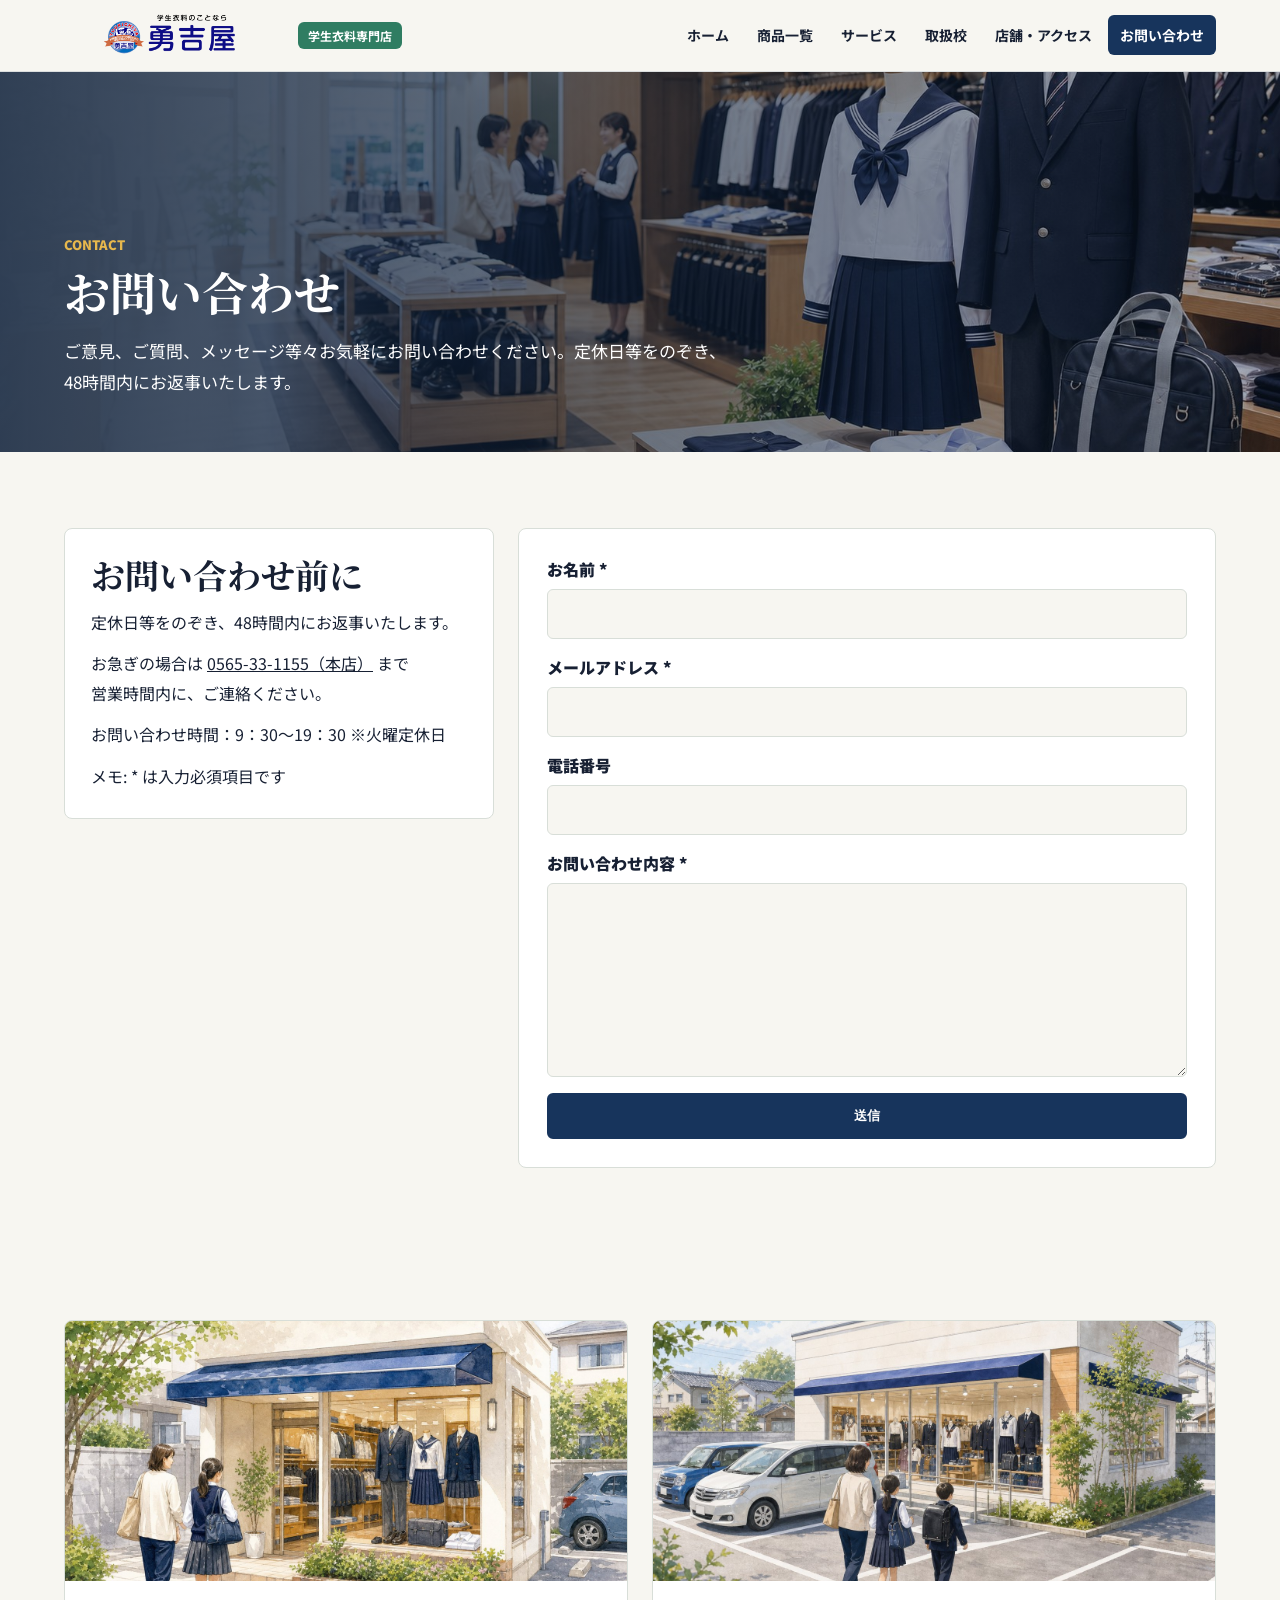
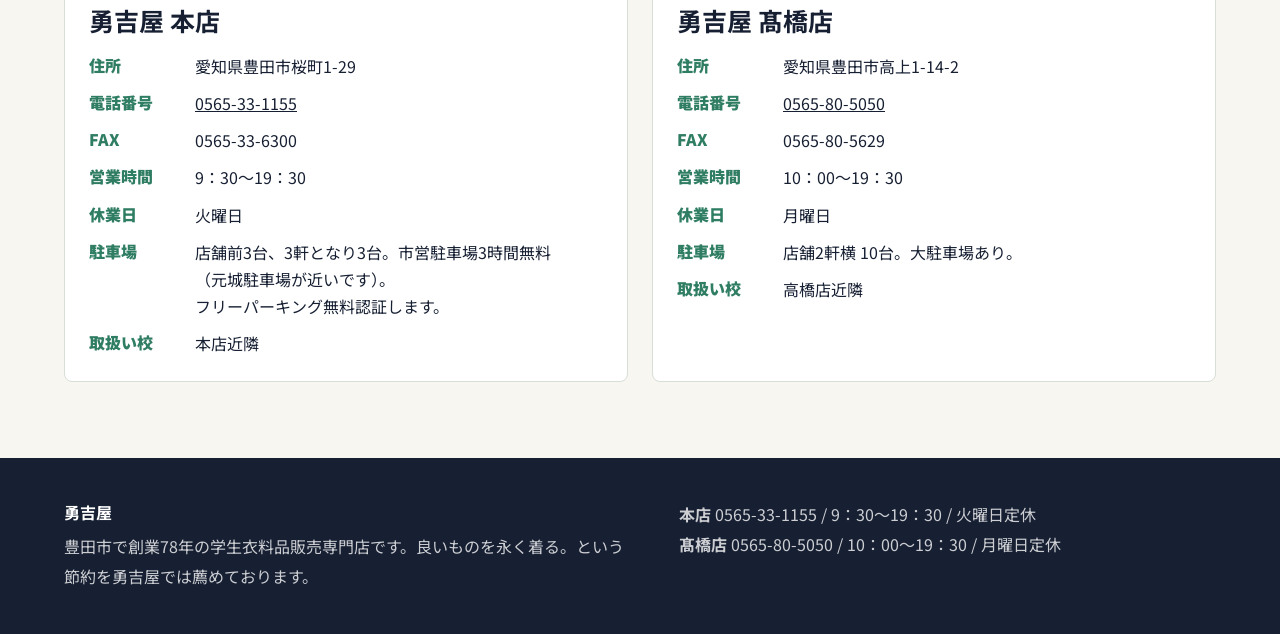
==== contact.html @ fc326570 "Publish Yuukichiya HP preview" ====
<!doctype html>
<html lang="ja">
<head>
  <meta charset="utf-8">
  <meta name="viewport" content="width=device-width, initial-scale=1">
  <title>お問い合わせ | 勇吉屋</title>
  <meta name="description" content="勇吉屋へのお問い合わせ。ご意見、ご質問、メッセージ等々お気軽にお問い合わせください。お急ぎの場合は本店まで営業時間内にご連絡ください。">
  <link rel="preconnect" href="https://fonts.googleapis.com">
  <link rel="preconnect" href="https://fonts.gstatic.com" crossorigin>
  <link href="https://fonts.googleapis.com/css2?family=Noto+Sans+JP:wght@400;500;700;900&family=Noto+Serif+JP:wght@600;800&display=swap" rel="stylesheet">
  <link rel="icon" href="assets/original/logo.png">
  <link rel="stylesheet" href="assets/css/styles.css">
</head>
<body data-page="contact.html">
  <header class="site-header">
    <a class="brand" href="index.html" aria-label="勇吉屋 ホーム">
      <img src="assets/original/logo.png" alt="豊田市内の勇吉屋へ">
      <span>学生衣料専門店</span>
    </a>
    <button class="menu-toggle" type="button" aria-expanded="false" aria-controls="site-nav"><span></span><span></span><span></span><b>メニュー</b></button>
    <nav class="site-nav" id="site-nav" aria-label="主要ナビゲーション">
      <a href="index.html" class="">ホーム</a><a href="products.html" class="">商品一覧</a><a href="services.html" class="">サービス</a><a href="schools.html" class="">取扱校</a><a href="stores.html" class="">店舗・アクセス</a><a href="contact.html" class="is-current">お問い合わせ</a>
    </nav>
  </header>
  <style>
  .page-bg-hero-uniform-hall-jpg { background-image: linear-gradient(90deg, rgba(15, 33, 58, .86), rgba(15, 33, 58, .34)), url('assets/generated/hero-uniform-hall.jpg'); }
  @media (max-width: 640px) {
    .page-bg-hero-uniform-hall-jpg { background-image: linear-gradient(90deg, rgba(15, 33, 58, .86), rgba(15, 33, 58, .34)), url('assets/generated/hero-uniform-hall-mobile.jpg'); }
  }
</style>
  <section class="page-hero page-bg-hero-uniform-hall-jpg">
    <div>
      <p class="eyebrow">Contact</p>
      <h1>お問い合わせ</h1>
      <p>ご意見、ご質問、メッセージ等々お気軽にお問い合わせください。定休日等をのぞき、48時間内にお返事いたします。</p>
    </div>
  </section>
  <main>
    
    <section class="section contact-layout">
      <div class="info-card contact-copy">
        <h2>お問い合わせ前に</h2>
        <p>定休日等をのぞき、48時間内にお返事いたします。</p>
        <p>お急ぎの場合は <a href="tel:0565331155">0565-33-1155（本店）</a> まで営業時間内に、ご連絡ください。</p>
        <p>お問い合わせ時間：9：30～19：30 ※火曜定休日</p>
        <p>メモ: * は入力必須項目です</p>
      </div>
      <form class="contact-form" action="#" method="post">
        <label>お名前 *<input type="text" name="name" required></label>
        <label>メールアドレス *<input type="email" name="email" required></label>
        <label>電話番号<input type="tel" name="tel"></label>
        <label>お問い合わせ内容 *<textarea name="message" rows="7" required></textarea></label>
        <button class="button" type="submit">送信</button>
      </form>
    </section>
    <section class="section">
      
  <div class="store-grid">
    <article class="store-card">
          <picture class="store-card__image"><source media="(max-width: 640px)" srcset="assets/generated/store-illustration-main-mobile.jpg"><img src="assets/generated/store-illustration-main.jpg" alt="勇吉屋 本店の店舗イメージ"></picture>
          <div class="store-card__body">
            <h3>勇吉屋 本店</h3>
            <dl>
              <dt>住所</dt><dd>愛知県豊田市桜町1-29</dd>
              <dt>電話番号</dt><dd><a href="tel:0565331155">0565-33-1155</a></dd>
              <dt>FAX</dt><dd>0565-33-6300</dd>
              <dt>営業時間</dt><dd>9：30～19：30</dd>
              <dt>休業日</dt><dd>火曜日</dd>
              <dt>駐車場</dt><dd>店舗前3台、3軒となり3台。市営駐車場3時間無料（元城駐車場が近いです）。<span class="keep">フリーパーキング</span>無料認証します。</dd>
              <dt>取扱い校</dt><dd>本店近隣</dd>
            </dl>
          </div>
        </article><article class="store-card">
          <picture class="store-card__image"><source media="(max-width: 640px)" srcset="assets/generated/store-illustration-takahashi-mobile.jpg"><img src="assets/generated/store-illustration-takahashi.jpg" alt="勇吉屋 髙橋店の店舗イメージ"></picture>
          <div class="store-card__body">
            <h3>勇吉屋 髙橋店</h3>
            <dl>
              <dt>住所</dt><dd>愛知県豊田市高上1-14-2</dd>
              <dt>電話番号</dt><dd><a href="tel:0565805050">0565-80-5050</a></dd>
              <dt>FAX</dt><dd>0565-80-5629</dd>
              <dt>営業時間</dt><dd>10：00～19：30</dd>
              <dt>休業日</dt><dd>月曜日</dd>
              <dt>駐車場</dt><dd>店舗2軒横 10台。大駐車場あり。</dd>
              <dt>取扱い校</dt><dd>高橋店近隣</dd>
            </dl>
          </div>
        </article>
  </div>
    </section>
  
  </main>
  <footer class="site-footer">
    <div>
      <strong>勇吉屋</strong>
      <p>豊田市で<span class="keep">創業78年</span>の<span class="keep">学生衣料品販売専門店</span>です。良いものを永く着る。という節約を勇吉屋では薦めております。</p>
    </div>
    <div class="footer-stores">
      <p><b>本店</b> 0565-33-1155 / 9：30～19：30 / 火曜日定休</p><p><b>髙橋店</b> 0565-80-5050 / 10：00～19：30 / 月曜日定休</p>
    </div>
  </footer>
  <script src="assets/js/site.js"></script>
</body>
</html>
---- assets/css/styles.css ----
:root {
  --ink: #172033;
  --muted: #596372;
  --navy: #17345c;
  --green: #2f7d62;
  --gold: #e7b84d;
  --red: #b64f43;
  --paper: #f7f6f1;
  --mist: #e9f1ee;
  --line: #d8ded8;
  --white: #ffffff;
  --shadow: 0 18px 50px rgba(23, 32, 51, .14);
}

* {
  box-sizing: border-box;
}

html {
  color: var(--ink);
  font-family: "Noto Sans JP", "Hiragino Kaku Gothic ProN", "Yu Gothic", Meiryo, sans-serif;
  line-break: strict;
  scroll-behavior: smooth;
}

body {
  margin: 0;
  background: var(--paper);
}

img {
  display: block;
  max-width: 100%;
}

picture {
  display: block;
}

a {
  color: inherit;
}

p,
li,
dd {
  text-wrap: pretty;
  word-break: normal;
  overflow-wrap: break-word;
}

@supports (word-break: auto-phrase) {
  p,
  li,
  dd,
  h1,
  h2,
  h3 {
    word-break: auto-phrase;
  }
}

h1,
h2,
h3 {
  margin: 0;
  line-height: 1.2;
  letter-spacing: 0;
  text-wrap: balance;
  word-break: normal;
  overflow-wrap: normal;
}

p {
  margin: 0;
  line-height: 1.85;
}

.site-header {
  position: sticky;
  top: 0;
  z-index: 20;
  display: flex;
  align-items: center;
  justify-content: space-between;
  gap: 24px;
  padding: 12px 5vw;
  background: rgba(247, 246, 241, .95);
  border-bottom: 1px solid rgba(23, 52, 92, .12);
  backdrop-filter: blur(14px);
}

.brand {
  display: inline-flex;
  align-items: center;
  gap: 14px;
  min-width: 0;
  text-decoration: none;
}

.brand img {
  width: min(220px, 42vw);
  height: auto;
}

.brand span {
  display: inline-flex;
  padding: 5px 10px;
  color: var(--white);
  background: var(--green);
  border-radius: 6px;
  font-size: 12px;
  font-weight: 700;
  white-space: nowrap;
}

.site-nav {
  display: flex;
  align-items: center;
  gap: 4px;
}

.site-nav a {
  padding: 10px 12px;
  border-radius: 6px;
  color: var(--ink);
  font-size: 14px;
  font-weight: 700;
  text-decoration: none;
}

.site-nav a:hover,
.site-nav a.is-current {
  color: var(--white);
  background: var(--navy);
}

.menu-toggle {
  display: none;
  align-items: center;
  gap: 5px;
  border: 0;
  background: transparent;
  color: var(--ink);
  font: inherit;
  font-weight: 700;
}

.menu-toggle span {
  display: block;
  width: 18px;
  height: 2px;
  background: currentColor;
}

.menu-toggle b {
  margin-left: 4px;
  font-size: 12px;
}

.hero {
  min-height: min(720px, 82svh);
  display: grid;
  align-items: end;
  padding: 120px 5vw 64px;
  color: var(--white);
  background-position: center;
  background-size: cover;
  background-repeat: no-repeat;
}

.hero__inner {
  width: min(760px, 100%);
}

.eyebrow {
  color: var(--green);
  font-size: 13px;
  font-weight: 900;
  line-height: 1.4;
  text-transform: uppercase;
}

.hero .eyebrow,
.page-hero .eyebrow {
  color: var(--gold);
}

.hero h1 {
  margin-top: 12px;
  font-family: "Noto Serif JP", serif;
  font-size: 54px;
  font-weight: 800;
}

.title-line {
  display: block;
}

.mobile-line {
  display: inline;
}

.keep,
.tag-list span {
  white-space: nowrap;
}

.hero__lead {
  width: min(680px, 100%);
  margin-top: 18px;
  font-size: 18px;
  font-weight: 500;
}

.hero__actions {
  display: flex;
  flex-wrap: wrap;
  gap: 12px;
  margin-top: 30px;
}

.button {
  display: inline-flex;
  align-items: center;
  justify-content: center;
  min-height: 46px;
  padding: 12px 20px;
  border: 2px solid var(--navy);
  border-radius: 6px;
  background: var(--navy);
  color: var(--white);
  font-weight: 900;
  text-decoration: none;
}

.button--light {
  border-color: var(--white);
  background: var(--white);
  color: var(--navy);
}

.page-hero {
  min-height: 380px;
  display: grid;
  align-items: end;
  padding: 120px 5vw 54px;
  color: var(--white);
  background-position: center;
  background-size: cover;
  background-repeat: no-repeat;
}

.page-hero div {
  width: min(820px, 100%);
}

.page-hero h1 {
  margin-top: 10px;
  font-family: "Noto Serif JP", serif;
  font-size: 46px;
}

.page-hero p:not(.eyebrow) {
  margin-top: 16px;
  font-size: 17px;
}

.section {
  width: min(1180px, calc(100% - 10vw));
  margin: 0 auto;
  padding: 76px 0;
}

.section__heading {
  display: grid;
  grid-template-columns: minmax(180px, 280px) 1fr;
  gap: 28px;
  align-items: end;
  margin-bottom: 28px;
}

.section__heading h2,
.split-feature h2,
.feature-note h2,
.info-card h2,
.product-item h2,
.school-card h2 {
  font-family: "Noto Serif JP", serif;
  font-size: 34px;
}

.intro-band {
  display: grid;
  grid-template-columns: minmax(220px, 380px) 1fr;
  gap: 36px;
  align-items: start;
  border-bottom: 1px solid var(--line);
}

.intro-copy {
  display: grid;
  gap: 14px;
  font-size: 19px;
}

.notice-list {
  display: grid;
  gap: 28px;
}

.notice,
.product-item,
.school-card,
.split-feature {
  display: grid;
  grid-template-columns: 1fr 1fr;
  gap: 34px;
  align-items: center;
  min-width: 0;
}

.notice {
  align-items: start;
  padding: 30px;
  border: 1px solid var(--line);
  border-radius: 8px;
  background: var(--white);
  box-shadow: var(--shadow);
}

.notice__copy h3 {
  margin-bottom: 16px;
  font-size: 27px;
}

.notice__copy p + p {
  margin-top: 10px;
}

.notice__media {
  display: grid;
  grid-template-columns: repeat(2, 1fr);
  gap: 12px;
  align-items: start;
}

.notice__media img {
  width: 100%;
  max-height: 560px;
  object-fit: contain;
  border: 1px solid var(--line);
  border-radius: 6px;
  background: var(--paper);
}

.text-link {
  display: inline-flex;
  margin-top: 18px;
  color: var(--green);
  font-weight: 900;
}

.split-feature {
  width: min(1180px, calc(100% - 10vw));
}

.split-feature > div {
  display: grid;
  gap: 18px;
}

.split-feature picture img,
.product-item picture img {
  width: 100%;
  aspect-ratio: 4 / 3;
  object-fit: cover;
  border-radius: 8px;
  box-shadow: var(--shadow);
}

.quick-links {
  display: grid;
  grid-template-columns: repeat(4, 1fr);
  gap: 14px;
}

.quick-links a,
.info-card,
.store-card,
.contact-form,
.feature-note {
  min-width: 0;
  border: 1px solid var(--line);
  border-radius: 8px;
  background: var(--white);
}

.quick-links a {
  display: grid;
  gap: 8px;
  min-height: 126px;
  padding: 20px;
  text-decoration: none;
}

.quick-links span {
  color: var(--green);
  font-size: 13px;
  font-weight: 900;
}

.quick-links b {
  font-size: 18px;
  line-height: 1.45;
}

.store-grid {
  display: grid;
  grid-template-columns: repeat(2, 1fr);
  gap: 24px;
}

.store-card {
  overflow: hidden;
}

.store-card img {
  width: 100%;
  height: 260px;
  object-fit: cover;
}

.store-card__body {
  padding: 24px;
}

.store-card h3 {
  margin-bottom: 18px;
  font-size: 25px;
}

dl {
  display: grid;
  grid-template-columns: 92px 1fr;
  gap: 10px 14px;
  margin: 0;
}

dt {
  color: var(--green);
  font-weight: 900;
}

dd {
  margin: 0;
  line-height: 1.7;
}

.product-list {
  display: grid;
  gap: 54px;
}

.product-item {
  align-items: start;
  padding-bottom: 54px;
  border-bottom: 1px solid var(--line);
}

.product-item:nth-child(even) img {
  order: 2;
}

.lead {
  margin-top: 12px;
  color: var(--ink);
  font-size: 18px;
  font-weight: 700;
}

.clean-list {
  display: grid;
  gap: 10px;
  margin: 20px 0 0;
  padding: 0;
  list-style: none;
}

.clean-list li {
  position: relative;
  padding-left: 22px;
  line-height: 1.8;
}

.clean-list li::before {
  content: "";
  position: absolute;
  top: .72em;
  left: 0;
  width: 8px;
  height: 8px;
  border-radius: 99px;
  background: var(--gold);
}

.service-grid,
.school-groups {
  display: grid;
  grid-template-columns: repeat(2, 1fr);
  gap: 20px;
}

.info-card {
  padding: 26px;
}

.tag-list {
  display: flex;
  flex-wrap: wrap;
  gap: 8px;
  margin-top: 16px;
}

.tag-list span {
  display: inline-flex;
  align-items: center;
  min-height: 32px;
  padding: 6px 11px;
  border: 1px solid rgba(47, 125, 98, .24);
  border-radius: 999px;
  background: var(--mist);
  color: var(--ink);
  font-size: 14px;
  font-weight: 700;
  line-height: 1.35;
}

.info-card p {
  margin-top: 12px;
}

.feature-note {
  padding: 32px;
}

.highschool-list {
  display: grid;
  gap: 28px;
}

.school-card {
  align-items: start;
  padding: 30px;
  border: 1px solid var(--line);
  border-radius: 8px;
  background: var(--white);
}

.school-card__copy {
  display: grid;
  gap: 12px;
}

.school-card__media {
  display: grid;
  grid-template-columns: repeat(2, minmax(0, 1fr));
  gap: 12px;
}

.school-card__media img {
  width: 100%;
  max-height: 620px;
  object-fit: contain;
  border: 1px solid var(--line);
  border-radius: 6px;
  background: var(--paper);
}

.school-card__empty {
  min-height: 160px;
  display: grid;
  place-items: center;
  padding: 24px;
  border: 1px dashed var(--line);
  border-radius: 8px;
  color: var(--muted);
  text-align: center;
}

.gallery-row {
  display: grid;
  grid-template-columns: repeat(4, 1fr);
  gap: 14px;
}

.gallery-row picture img {
  width: 100%;
  aspect-ratio: 1 / 1;
  object-fit: cover;
  border-radius: 8px;
}

.contact-layout {
  display: grid;
  grid-template-columns: minmax(260px, 430px) 1fr;
  gap: 24px;
  align-items: start;
}

.contact-form {
  display: grid;
  gap: 16px;
  padding: 28px;
}

.contact-form label {
  display: grid;
  gap: 8px;
  font-weight: 900;
}

.contact-form input,
.contact-form textarea {
  width: 100%;
  border: 1px solid var(--line);
  border-radius: 6px;
  padding: 12px 14px;
  font: inherit;
  background: var(--paper);
}

.form-note {
  color: var(--muted);
  font-size: 13px;
}

.site-footer {
  display: grid;
  grid-template-columns: 1.1fr 1fr;
  gap: 24px;
  padding: 42px 5vw;
  color: var(--white);
  background: var(--ink);
}

.site-footer p {
  margin-top: 8px;
  color: rgba(255, 255, 255, .78);
}

.footer-stores p {
  margin-top: 0;
}

@media (max-width: 980px) {
  .menu-toggle {
    display: inline-grid;
  }

  .site-nav {
    position: absolute;
    top: 100%;
    right: 5vw;
    left: 5vw;
    display: none;
    grid-template-columns: repeat(2, 1fr);
    padding: 12px;
    background: var(--white);
    border: 1px solid var(--line);
    border-radius: 8px;
    box-shadow: var(--shadow);
  }

  .site-nav.is-open {
    display: grid;
  }

  .hero h1 {
    font-size: 40px;
  }

  .page-hero h1 {
    font-size: 38px;
  }

  .notice,
  .product-item,
  .school-card,
  .split-feature,
  .intro-band,
  .contact-layout,
  .site-footer {
    grid-template-columns: 1fr;
  }

  .product-item:nth-child(even) img {
    order: 0;
  }

  .quick-links,
  .service-grid,
  .school-groups,
  .store-grid,
  .gallery-row {
    grid-template-columns: repeat(2, 1fr);
  }
}

@media (max-width: 640px) {
  .site-header {
    padding: 10px 18px;
  }

  .brand span {
    display: none;
  }

  .hero {
    min-height: 650px;
    padding: 96px 22px 44px;
    background-position: center top;
  }

  .hero h1 {
    font-size: 31px;
    line-height: 1.28;
  }

  .hero__lead,
  .page-hero p:not(.eyebrow),
  .lead {
    font-size: 16px;
  }

  .mobile-line {
    display: block;
  }

  .page-hero {
    min-height: 430px;
    padding: 96px 22px 42px;
    background-position: center top;
  }

  .page-hero h1 {
    font-size: 32px;
    line-height: 1.28;
  }

  .section {
    width: calc(100% - 24px);
    padding: 50px 0;
  }

  .section__heading {
    grid-template-columns: 1fr;
    gap: 6px;
  }

  .section__heading h2,
  .split-feature h2,
  .feature-note h2,
  .info-card h2,
  .product-item h2,
  .school-card h2 {
    font-size: 27px;
  }

  .notice,
  .school-card {
    padding: 18px;
  }

  .notice__copy p,
  .split-feature p,
  .info-card p,
  .clean-list li,
  .store-card dd,
  .intro-copy p,
  .site-footer p {
    font-size: 15px;
    line-height: 1.82;
  }

  .notice__copy h3 {
    font-size: 25px;
  }

  .store-card__body,
  .info-card,
  .contact-form,
  .feature-note {
    padding: 20px;
  }

  .notice__media,
  .school-card__media,
  .quick-links,
  .service-grid,
  .school-groups,
  .store-grid,
  .gallery-row {
    grid-template-columns: 1fr;
  }

  .split-feature picture img,
  .product-item picture img,
  .store-card img,
  .gallery-row picture img {
    height: auto;
    aspect-ratio: 4 / 5;
    object-fit: cover;
  }

  .notice__copy h3,
  .quick-links b,
  .product-item h2,
  .school-card h2,
  .info-card h2 {
    line-height: 1.35;
  }

  .tag-list {
    gap: 7px;
  }

  .tag-list span {
    max-width: 100%;
    white-space: normal;
    font-size: 13px;
  }

  dl {
    grid-template-columns: 1fr;
    gap: 4px;
  }
}
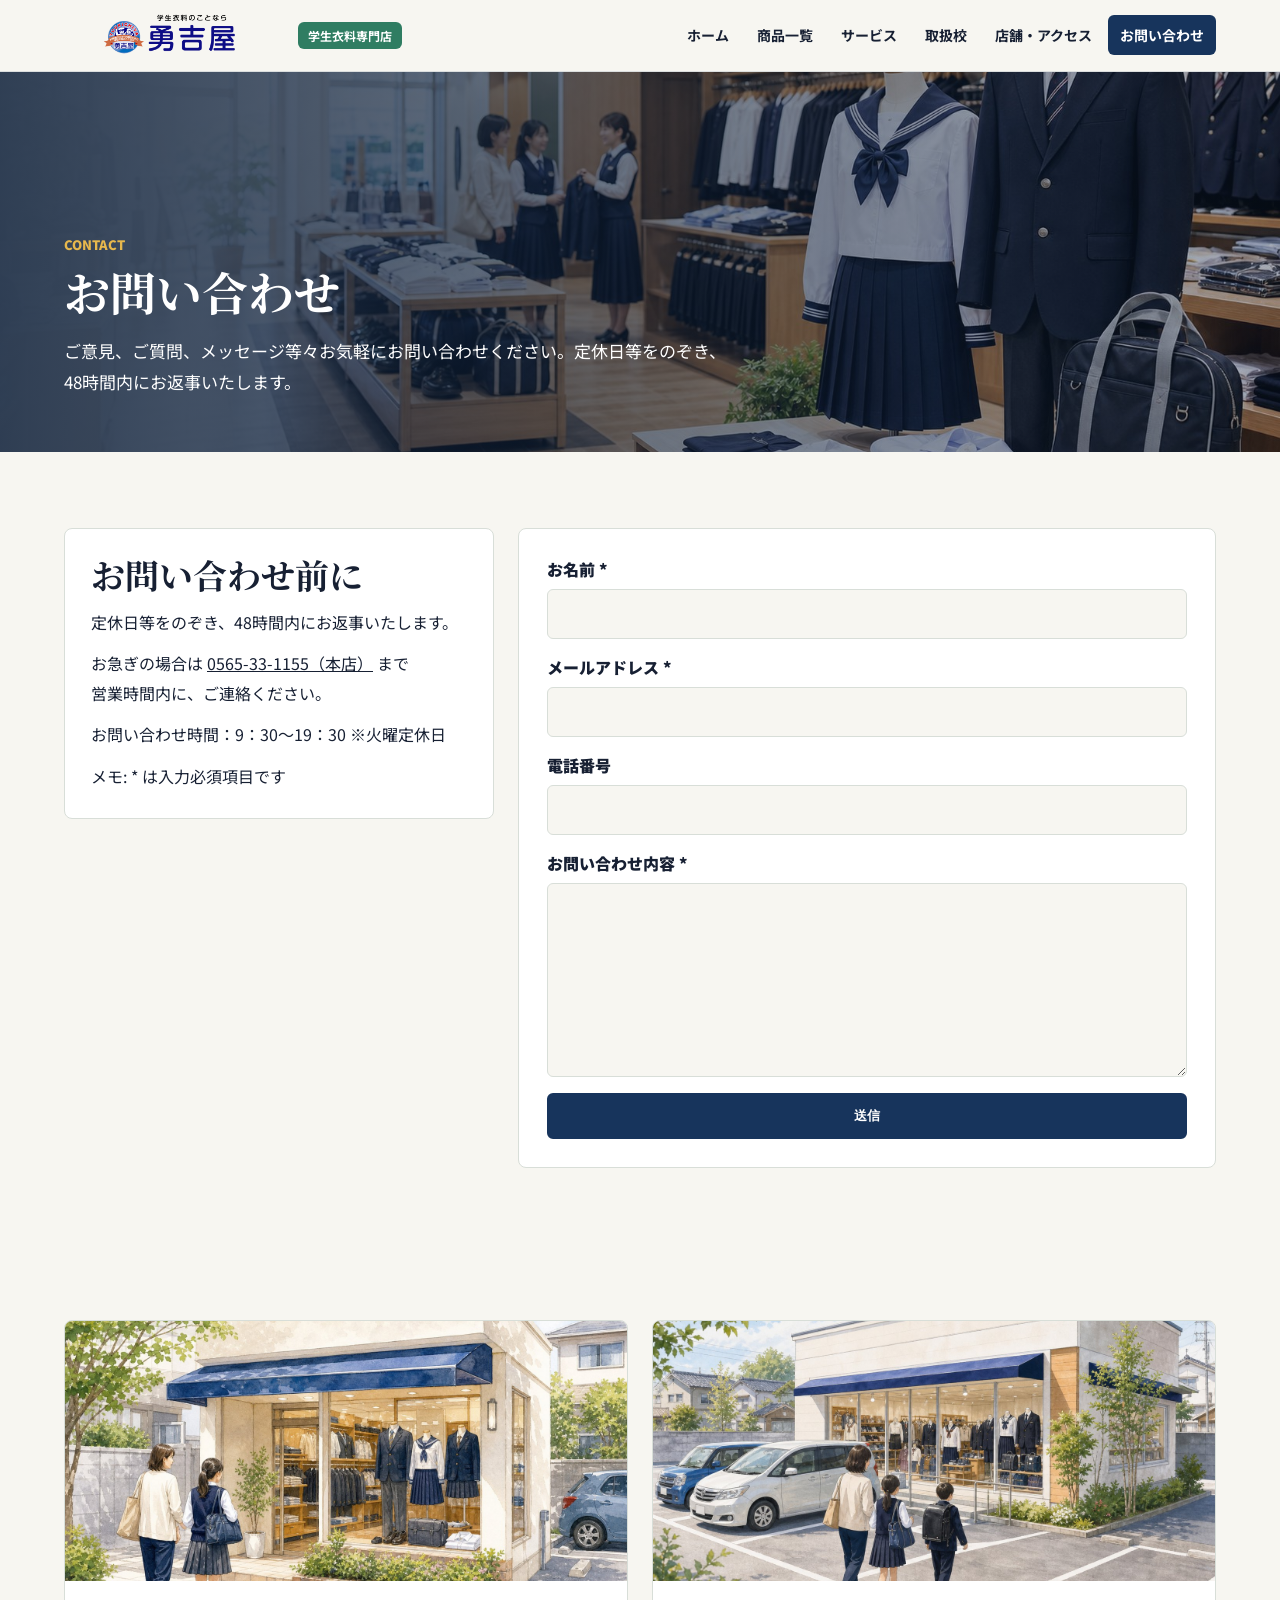
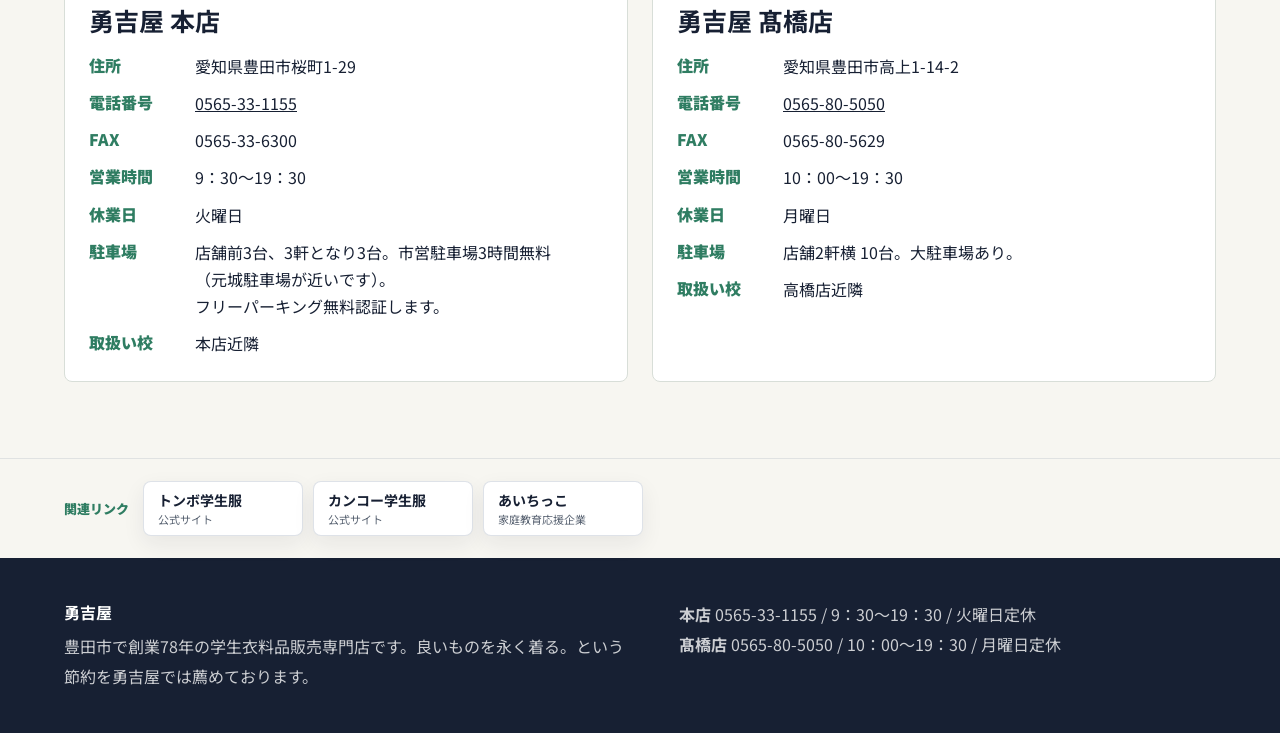
==== commit 11857daa: "Add compact partner link banners" ====
--- a/contact.html
+++ b/contact.html
@@ -89,6 +89,16 @@
     </section>
   
   </main>
+  <section class="partner-links" aria-label="関連リンク">
+    <div class="partner-links__inner">
+      <span class="partner-links__label">関連リンク</span>
+      <div class="partner-banner-list">
+        <a class="partner-banner" href="https://www.tombow.gr.jp/" target="_blank" rel="noopener noreferrer"><strong>トンボ学生服</strong><span>公式サイト</span></a>
+        <a class="partner-banner" href="https://kanko-gakuseifuku.co.jp/" target="_blank" rel="noopener noreferrer"><strong>カンコー学生服</strong><span>公式サイト</span></a>
+        <a class="partner-banner" href="https://www.pref.aichi.jp/site/kateikyouiku2/katei-ouenkigyou-bosyu.html" target="_blank" rel="noopener noreferrer"><strong>あいちっこ</strong><span>家庭教育応援企業</span></a>
+      </div>
+    </div>
+  </section>
   <footer class="site-footer">
     <div>
       <strong>勇吉屋</strong>
@@ -100,4 +110,4 @@
   </footer>
   <script src="assets/js/site.js"></script>
 </body>
-</html>+</html>
--- a/assets/css/styles.css
+++ b/assets/css/styles.css
@@ -294,13 +294,24 @@
   display: grid;
   grid-template-columns: minmax(220px, 380px) 1fr;
   gap: 36px;
-  align-items: start;
+  align-items: center;
   border-bottom: 1px solid var(--line);
 }
 
+.intro-band .section__heading {
+  display: block;
+  margin-bottom: 0;
+}
+
+.intro-band .section__heading h2 {
+  margin-top: 10px;
+  white-space: nowrap;
+}
+
 .intro-copy {
   display: grid;
   gap: 14px;
+  max-width: 760px;
   font-size: 19px;
 }
 
@@ -455,6 +466,85 @@
 dd {
   margin: 0;
   line-height: 1.7;
+}
+
+.calendar-section {
+  background: var(--mist);
+}
+
+.calendar-layout {
+  display: grid;
+  grid-template-columns: minmax(280px, 360px) minmax(0, 1fr);
+  gap: 24px;
+  align-items: start;
+}
+
+.calendar-stack {
+  display: grid;
+  gap: 18px;
+}
+
+.store-calendar,
+.reservation-panel {
+  min-width: 0;
+  padding: 24px;
+  border: 1px solid rgba(23, 52, 92, .12);
+  border-radius: 8px;
+  background: var(--white);
+  box-shadow: 0 12px 32px rgba(23, 32, 51, .08);
+}
+
+.store-calendar__head {
+  margin-bottom: 14px;
+}
+
+.store-calendar__head h3,
+.reservation-panel h3 {
+  margin-bottom: 8px;
+  color: var(--navy);
+  font-size: 22px;
+}
+
+.store-calendar__head p,
+.reservation-panel p {
+  color: var(--muted);
+}
+
+.month-calendar-list {
+  display: grid;
+  gap: 12px;
+}
+
+.google-calendar-frame {
+  width: 100%;
+  height: 330px;
+  border: 0;
+  border-radius: 8px;
+  background: var(--paper);
+  box-shadow: inset 0 0 0 1px var(--line);
+}
+
+.reservation-panel {
+  display: flex;
+  flex-direction: column;
+  justify-content: center;
+  position: sticky;
+  top: 92px;
+}
+
+.reservation-links {
+  display: grid;
+  gap: 12px;
+  margin: 22px 0;
+}
+
+.reservation-links .button {
+  justify-content: center;
+  width: 100%;
+}
+
+.reservation-note {
+  font-size: 13px;
 }
 
 .product-list {
@@ -635,6 +725,65 @@
   font-size: 13px;
 }
 
+.partner-links {
+  padding: 22px 5vw;
+  background: var(--paper);
+  border-top: 1px solid rgba(23, 52, 92, .1);
+}
+
+.partner-links__inner {
+  width: min(1180px, 100%);
+  display: grid;
+  grid-template-columns: auto 1fr;
+  gap: 14px;
+  align-items: center;
+  margin: 0 auto;
+}
+
+.partner-links__label {
+  color: var(--green);
+  font-size: 13px;
+  font-weight: 900;
+  white-space: nowrap;
+}
+
+.partner-banner-list {
+  display: flex;
+  flex-wrap: wrap;
+  gap: 10px;
+}
+
+.partner-banner {
+  min-width: 160px;
+  min-height: 54px;
+  display: inline-grid;
+  gap: 2px;
+  padding: 9px 14px;
+  border: 1px solid rgba(23, 52, 92, .14);
+  border-radius: 8px;
+  background: var(--white);
+  color: var(--ink);
+  text-decoration: none;
+  box-shadow: 0 8px 22px rgba(23, 32, 51, .07);
+  transition: border-color .2s ease, transform .2s ease;
+}
+
+.partner-banner:hover {
+  border-color: rgba(47, 125, 98, .36);
+  transform: translateY(-1px);
+}
+
+.partner-banner strong {
+  font-size: 14px;
+  line-height: 1.3;
+}
+
+.partner-banner span {
+  color: var(--muted);
+  font-size: 11px;
+  line-height: 1.3;
+}
+
 .site-footer {
   display: grid;
   grid-template-columns: 1.1fr 1fr;
@@ -702,8 +851,13 @@
   .service-grid,
   .school-groups,
   .store-grid,
+  .calendar-layout,
   .gallery-row {
-    grid-template-columns: repeat(2, 1fr);
+    grid-template-columns: 1fr;
+  }
+
+  .reservation-panel {
+    position: static;
   }
 }
 
@@ -800,8 +954,18 @@
   .service-grid,
   .school-groups,
   .store-grid,
+  .calendar-layout,
   .gallery-row {
     grid-template-columns: 1fr;
+  }
+
+  .store-calendar,
+  .reservation-panel {
+    padding: 20px;
+  }
+
+  .google-calendar-frame {
+    height: 300px;
   }
 
   .split-feature picture img,
@@ -831,6 +995,24 @@
     font-size: 13px;
   }
 
+  .partner-links {
+    padding: 18px 12px;
+  }
+
+  .partner-links__inner {
+    grid-template-columns: 1fr;
+    gap: 10px;
+  }
+
+  .partner-banner-list {
+    display: grid;
+    grid-template-columns: 1fr;
+  }
+
+  .partner-banner {
+    min-width: 0;
+  }
+
   dl {
     grid-template-columns: 1fr;
     gap: 4px;
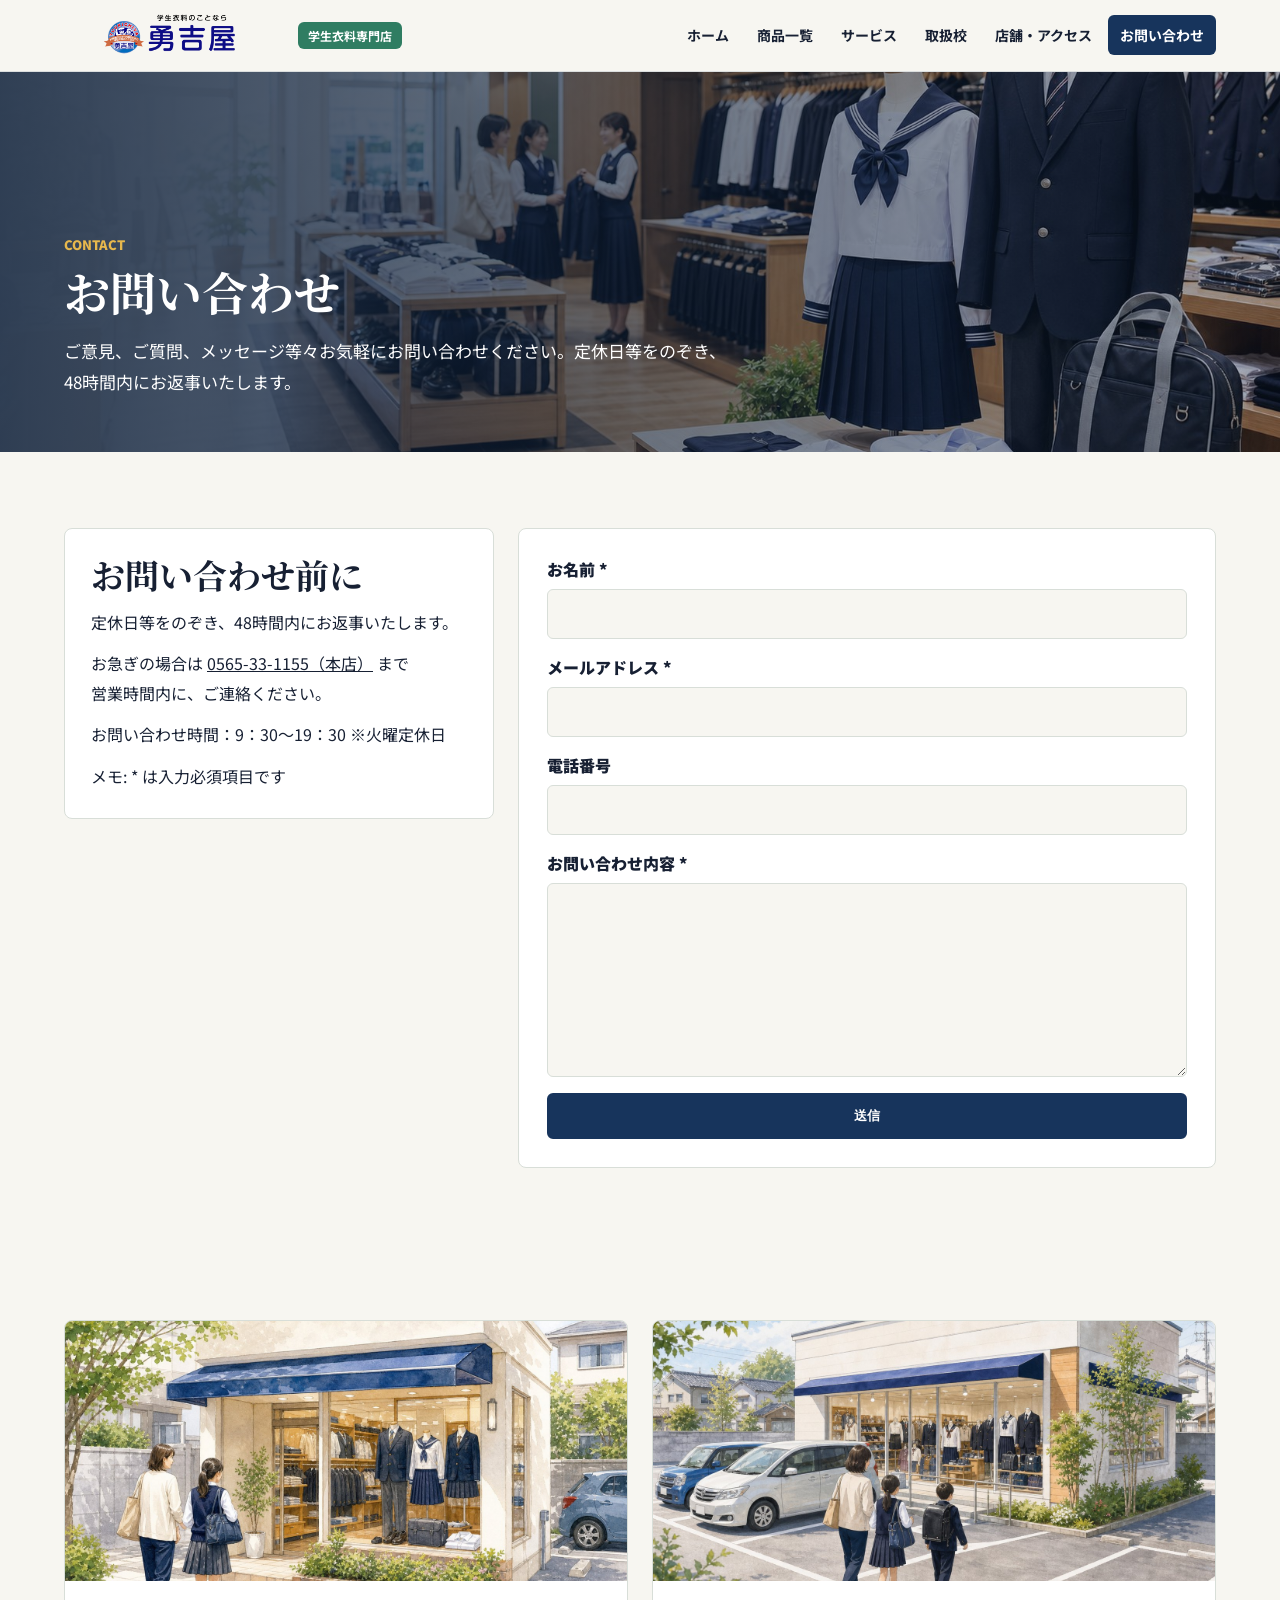
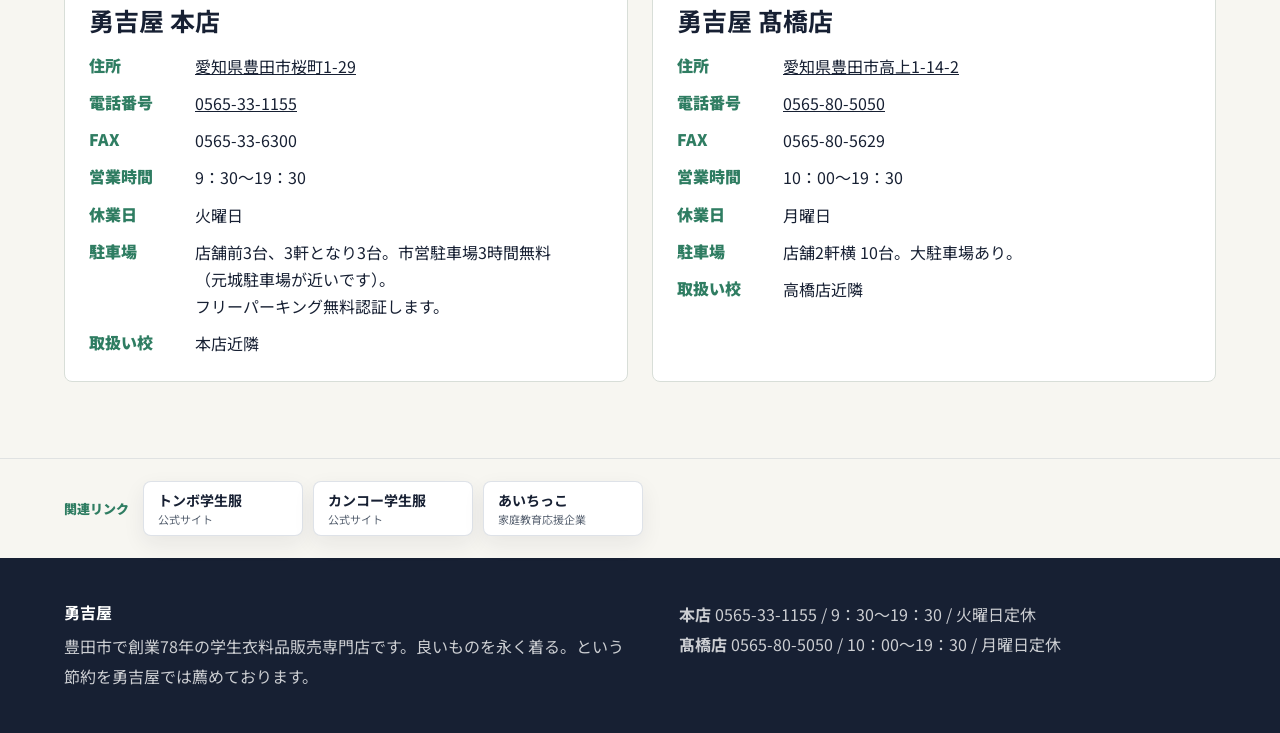
==== commit a776a02d: "Link store addresses to Google Maps" ====
--- a/contact.html
+++ b/contact.html
@@ -61,7 +61,7 @@
           <div class="store-card__body">
             <h3>勇吉屋 本店</h3>
             <dl>
-              <dt>住所</dt><dd>愛知県豊田市桜町1-29</dd>
+              <dt>住所</dt><dd><a href="https://www.google.com/maps/search/?api=1&amp;query=%E6%84%9B%E7%9F%A5%E7%9C%8C%E8%B1%8A%E7%94%B0%E5%B8%82%E6%A1%9C%E7%94%BA1-29" target="_blank" rel="noopener noreferrer">愛知県豊田市桜町1-29</a></dd>
               <dt>電話番号</dt><dd><a href="tel:0565331155">0565-33-1155</a></dd>
               <dt>FAX</dt><dd>0565-33-6300</dd>
               <dt>営業時間</dt><dd>9：30～19：30</dd>
@@ -75,7 +75,7 @@
           <div class="store-card__body">
             <h3>勇吉屋 髙橋店</h3>
             <dl>
-              <dt>住所</dt><dd>愛知県豊田市高上1-14-2</dd>
+              <dt>住所</dt><dd><a href="https://www.google.com/maps/search/?api=1&amp;query=%E6%84%9B%E7%9F%A5%E7%9C%8C%E8%B1%8A%E7%94%B0%E5%B8%82%E9%AB%98%E4%B8%8A1-14-2" target="_blank" rel="noopener noreferrer">愛知県豊田市高上1-14-2</a></dd>
               <dt>電話番号</dt><dd><a href="tel:0565805050">0565-80-5050</a></dd>
               <dt>FAX</dt><dd>0565-80-5629</dd>
               <dt>営業時間</dt><dd>10：00～19：30</dd>
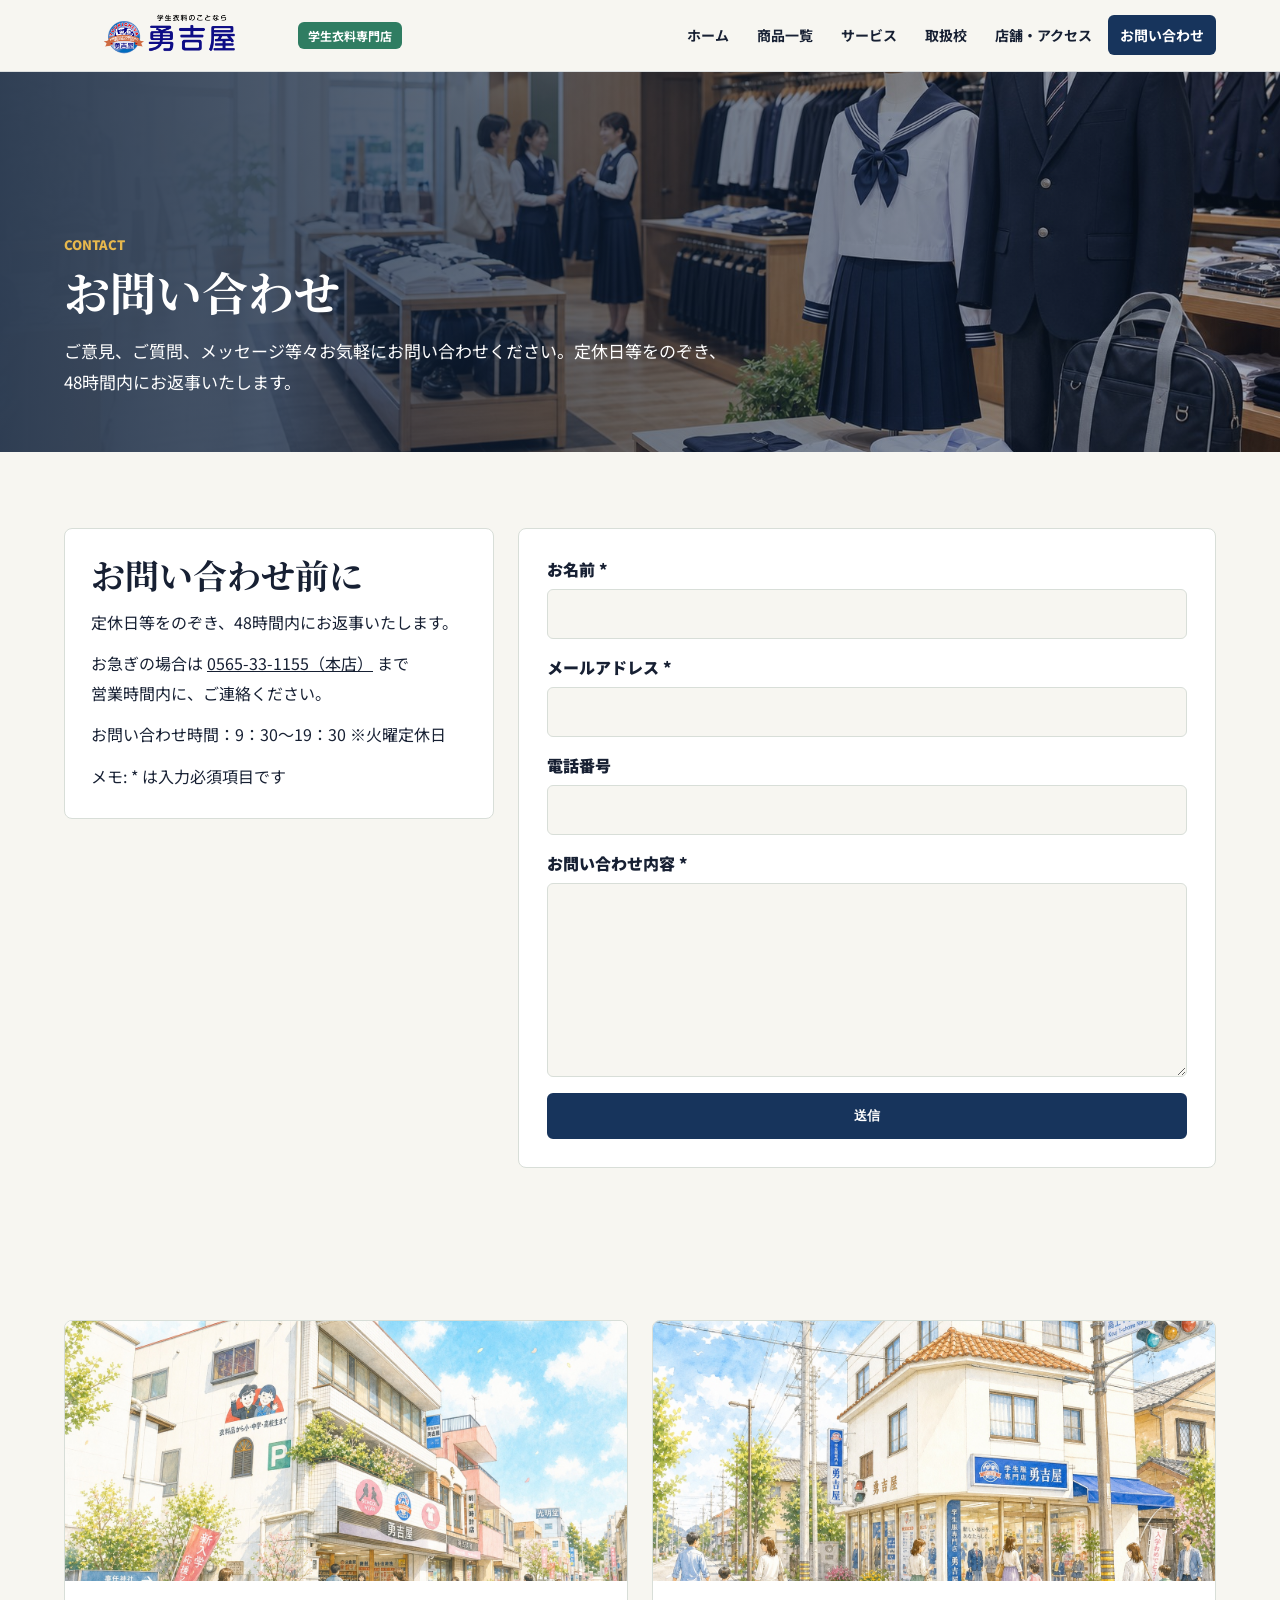
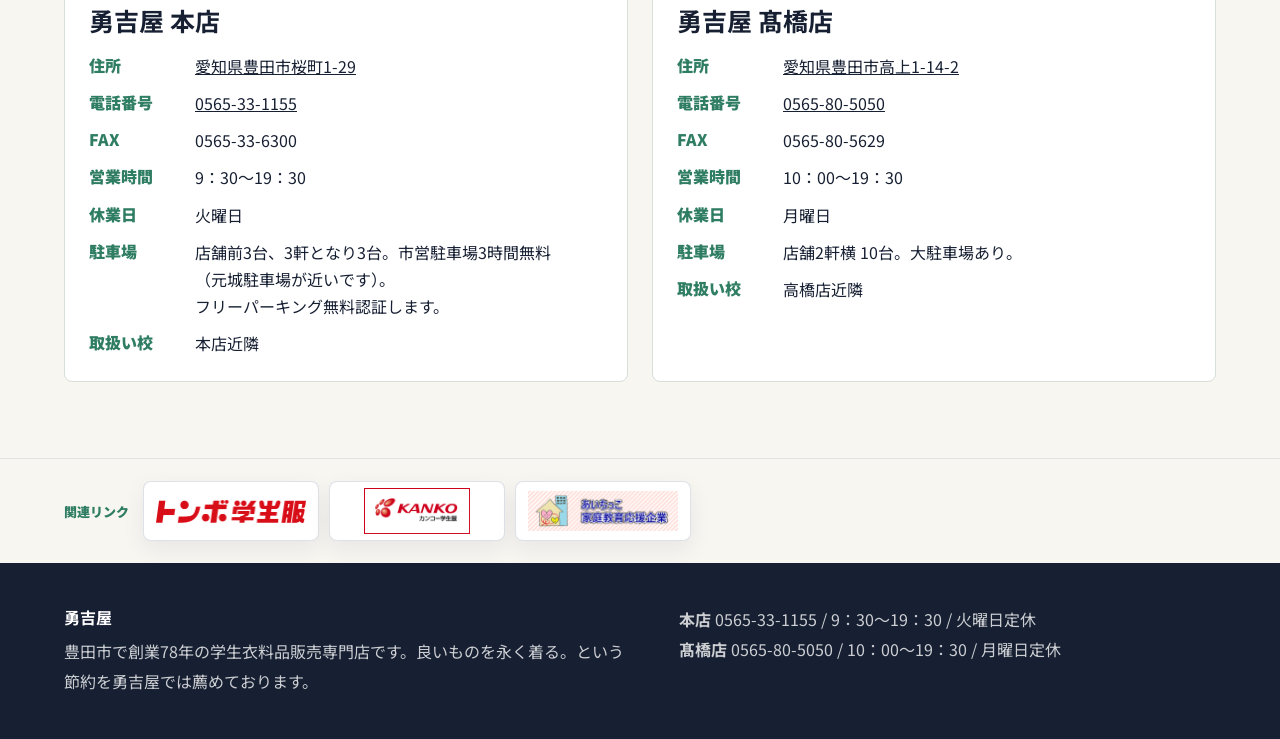
==== commit 8599a46b: "Use original partner banner images" ====
--- a/contact.html
+++ b/contact.html
@@ -93,9 +93,9 @@
     <div class="partner-links__inner">
       <span class="partner-links__label">関連リンク</span>
       <div class="partner-banner-list">
-        <a class="partner-banner" href="https://www.tombow.gr.jp/" target="_blank" rel="noopener noreferrer"><strong>トンボ学生服</strong><span>公式サイト</span></a>
-        <a class="partner-banner" href="https://kanko-gakuseifuku.co.jp/" target="_blank" rel="noopener noreferrer"><strong>カンコー学生服</strong><span>公式サイト</span></a>
-        <a class="partner-banner" href="https://www.pref.aichi.jp/site/kateikyouiku2/katei-ouenkigyou-bosyu.html" target="_blank" rel="noopener noreferrer"><strong>あいちっこ</strong><span>家庭教育応援企業</span></a>
+        <a class="partner-banner partner-banner--tombow" href="https://www.tombow.gr.jp/" target="_blank" rel="noopener noreferrer" aria-label="トンボ学生服 公式サイト"><img src="assets/original/partner-banners/tombow.png" alt="トンボ学生服"></a>
+        <a class="partner-banner partner-banner--kanko" href="https://kanko-gakuseifuku.co.jp/" target="_blank" rel="noopener noreferrer" aria-label="カンコー学生服 公式サイト"><img src="assets/original/partner-banners/kanko.gif" alt="KANKO カンコー学生服"></a>
+        <a class="partner-banner partner-banner--aichikko" href="https://www.pref.aichi.jp/site/kateikyouiku2/katei-ouenkigyou-bosyu.html" target="_blank" rel="noopener noreferrer" aria-label="あいちっこ 家庭教育応援企業"><img src="assets/original/partner-banners/aichikko.png" alt="あいちっこ 家庭教育応援企業"></a>
       </div>
     </div>
   </section>
--- a/assets/css/styles.css
+++ b/assets/css/styles.css
@@ -754,15 +754,15 @@
 }
 
 .partner-banner {
-  min-width: 160px;
-  min-height: 54px;
-  display: inline-grid;
-  gap: 2px;
-  padding: 9px 14px;
+  width: 176px;
+  height: 60px;
+  display: inline-flex;
+  align-items: center;
+  justify-content: center;
+  padding: 8px 12px;
   border: 1px solid rgba(23, 52, 92, .14);
   border-radius: 8px;
   background: var(--white);
-  color: var(--ink);
   text-decoration: none;
   box-shadow: 0 8px 22px rgba(23, 32, 51, .07);
   transition: border-color .2s ease, transform .2s ease;
@@ -773,15 +773,19 @@
   transform: translateY(-1px);
 }
 
-.partner-banner strong {
-  font-size: 14px;
-  line-height: 1.3;
-}
-
-.partner-banner span {
-  color: var(--muted);
-  font-size: 11px;
-  line-height: 1.3;
+.partner-banner img {
+  width: auto;
+  max-width: 100%;
+  max-height: 46px;
+  object-fit: contain;
+}
+
+.partner-banner--tombow img {
+  max-height: 30px;
+}
+
+.partner-banner--aichikko img {
+  max-height: 44px;
 }
 
 .site-footer {
@@ -1005,12 +1009,11 @@
   }
 
   .partner-banner-list {
-    display: grid;
-    grid-template-columns: 1fr;
+    display: flex;
   }
 
   .partner-banner {
-    min-width: 0;
+    width: 176px;
   }
 
   dl {
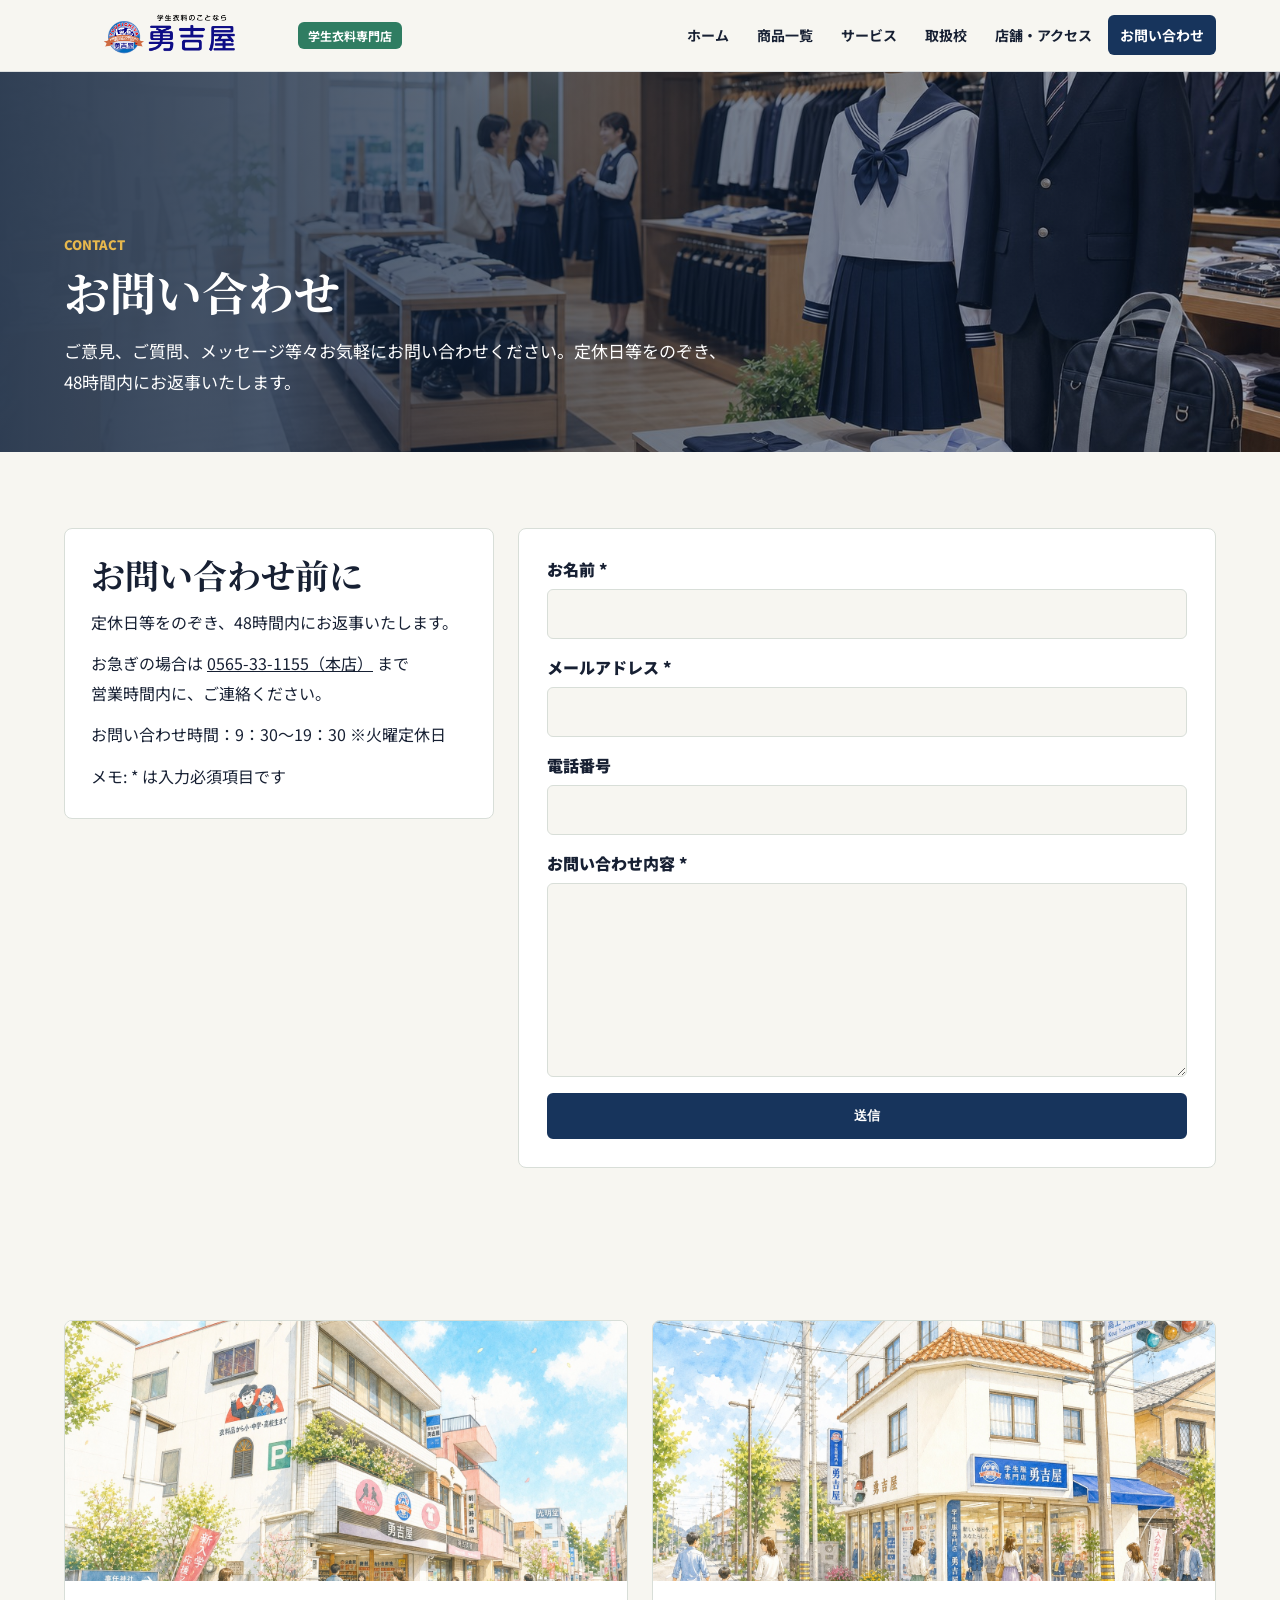
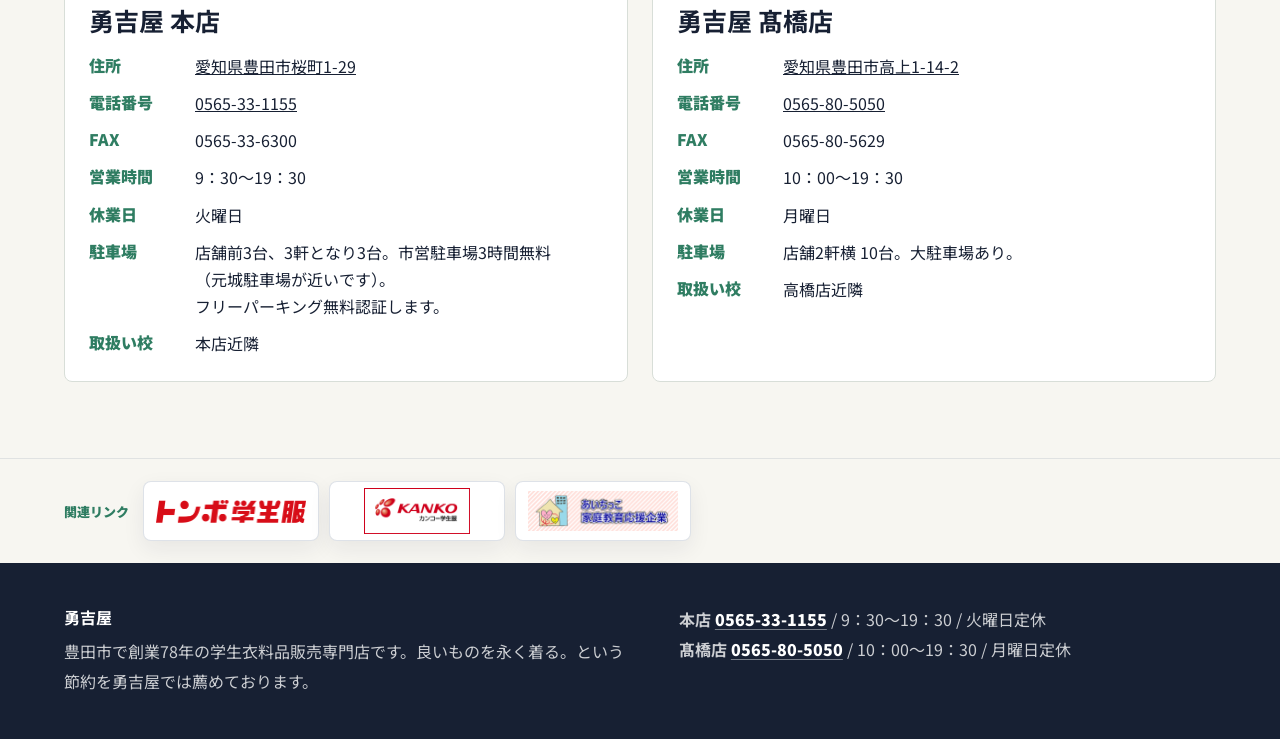
==== commit 06597157: "Add richer illustrations and phone links" ====
--- a/contact.html
+++ b/contact.html
@@ -105,7 +105,7 @@
       <p>豊田市で<span class="keep">創業78年</span>の<span class="keep">学生衣料品販売専門店</span>です。良いものを永く着る。という節約を勇吉屋では薦めております。</p>
     </div>
     <div class="footer-stores">
-      <p><b>本店</b> 0565-33-1155 / 9：30～19：30 / 火曜日定休</p><p><b>髙橋店</b> 0565-80-5050 / 10：00～19：30 / 月曜日定休</p>
+      <p><b>本店</b> <a href="tel:0565331155">0565-33-1155</a> / 9：30～19：30 / 火曜日定休</p><p><b>髙橋店</b> <a href="tel:0565805050">0565-80-5050</a> / 10：00～19：30 / 月曜日定休</p>
     </div>
   </footer>
   <script src="assets/js/site.js"></script>
--- a/assets/css/styles.css
+++ b/assets/css/styles.css
@@ -315,6 +315,86 @@
   font-size: 19px;
 }
 
+.welcome-gallery {
+  padding-top: 64px;
+}
+
+.welcome-gallery__grid {
+  display: grid;
+  grid-template-columns: minmax(0, 1.04fr) minmax(0, .96fr);
+  grid-template-areas:
+    "fitting goods"
+    "fitting service";
+  gap: 18px;
+}
+
+.welcome-card {
+  display: grid;
+  grid-template-columns: minmax(0, .92fr) minmax(230px, .78fr);
+  overflow: hidden;
+  min-width: 0;
+  border: 1px solid rgba(23, 52, 92, .12);
+  border-radius: 8px;
+  background: var(--white);
+  box-shadow: 0 18px 44px rgba(23, 32, 51, .12);
+}
+
+.welcome-card--wide {
+  grid-area: fitting;
+  grid-template-columns: 1fr;
+}
+
+.welcome-card--goods {
+  grid-area: goods;
+}
+
+.welcome-card--service {
+  grid-area: service;
+}
+
+.welcome-card picture {
+  min-height: 0;
+}
+
+.welcome-card img {
+  width: 100%;
+  height: 100%;
+  min-height: 220px;
+  object-fit: cover;
+}
+
+.welcome-card--wide img {
+  height: auto;
+  aspect-ratio: 4 / 3;
+}
+
+.welcome-card__body {
+  display: grid;
+  align-content: center;
+  gap: 10px;
+  padding: 22px;
+}
+
+.welcome-card__kicker {
+  color: var(--gold);
+  font-size: 12px;
+  font-weight: 900;
+  line-height: 1.2;
+  text-transform: uppercase;
+}
+
+.welcome-card h3 {
+  color: var(--navy);
+  font-size: 23px;
+}
+
+.welcome-card p {
+  color: var(--muted);
+  font-size: 15px;
+  font-weight: 700;
+  line-height: 1.75;
+}
+
 .notice-list {
   display: grid;
   gap: 28px;
@@ -356,6 +436,10 @@
   align-items: start;
 }
 
+.notice__media--three {
+  grid-template-columns: repeat(3, minmax(0, 1fr));
+}
+
 .notice__media img {
   width: 100%;
   max-height: 560px;
@@ -365,6 +449,12 @@
   background: var(--paper);
 }
 
+.notice-actions {
+  display: flex;
+  flex-wrap: wrap;
+  gap: 0 18px;
+}
+
 .text-link {
   display: inline-flex;
   margin-top: 18px;
@@ -390,10 +480,39 @@
   box-shadow: var(--shadow);
 }
 
+.split-feature .feature-image--contain img {
+  aspect-ratio: 1 / 1;
+  object-fit: contain;
+  background: var(--white);
+  border: 1px solid var(--line);
+}
+
 .quick-links {
   display: grid;
   grid-template-columns: repeat(4, 1fr);
-  gap: 14px;
+  gap: 18px;
+  padding-top: 48px;
+  padding-bottom: 58px;
+}
+
+.support-banner-strip {
+  padding-top: 38px;
+}
+
+.support-banner-grid {
+  display: grid;
+  grid-template-columns: repeat(2, minmax(0, 1fr));
+  gap: 16px;
+}
+
+.support-banner-grid img {
+  width: 100%;
+  aspect-ratio: 930 / 328;
+  object-fit: cover;
+  border: 1px solid var(--line);
+  border-radius: 8px;
+  background: var(--white);
+  box-shadow: var(--shadow);
 }
 
 .quick-links a,
@@ -408,22 +527,153 @@
 }
 
 .quick-links a {
-  display: grid;
-  gap: 8px;
-  min-height: 126px;
-  padding: 20px;
+  position: relative;
+  display: grid;
+  grid-template-rows: auto auto 1fr auto;
+  gap: 10px;
+  min-height: 190px;
+  overflow: hidden;
+  padding: 24px 22px 22px;
+  background:
+    linear-gradient(155deg, rgba(255, 255, 255, .98), rgba(242, 248, 245, .88));
+  box-shadow: 0 14px 34px rgba(23, 32, 51, .08);
+  isolation: isolate;
   text-decoration: none;
-}
-
-.quick-links span {
-  color: var(--green);
-  font-size: 13px;
+  transition: border-color .2s ease, box-shadow .2s ease, transform .2s ease;
+}
+
+.quick-links a::before {
+  position: absolute;
+  inset: 0 0 auto;
+  height: 5px;
+  background: var(--card-accent, var(--green));
+  content: "";
+}
+
+.quick-links a::after {
+  position: absolute;
+  right: 12px;
+  bottom: -34px;
+  width: 132px;
+  height: 132px;
+  border: 1px solid rgba(47, 125, 98, .18);
+  border: 1px solid color-mix(in srgb, var(--card-accent, var(--green)) 24%, transparent);
+  border-radius: 28px;
+  background: rgba(47, 125, 98, .07);
+  background: color-mix(in srgb, var(--card-accent, var(--green)) 8%, transparent);
+  content: "";
+  transform: rotate(12deg);
+  z-index: -1;
+}
+
+.quick-links a:nth-child(1) {
+  --card-accent: #2f8c65;
+}
+
+.quick-links a:nth-child(2) {
+  --card-accent: #1f7491;
+}
+
+.quick-links a:nth-child(3) {
+  --card-accent: #8f6b24;
+}
+
+.quick-links a:nth-child(4) {
+  --card-accent: #17345c;
+}
+
+.quick-links a:hover,
+.quick-links a:focus-visible {
+  border-color: rgba(47, 125, 98, .34);
+  border-color: color-mix(in srgb, var(--card-accent, var(--green)) 42%, var(--line));
+  box-shadow: 0 18px 40px rgba(23, 32, 51, .12);
+  transform: translateY(-3px);
+}
+
+.quick-link-card__meta {
+  color: var(--card-accent, var(--green));
+  font-size: 12px;
   font-weight: 900;
-}
-
-.quick-links b {
+  letter-spacing: .08em;
+  line-height: 1.4;
+}
+
+.quick-link-card__title {
+  color: var(--navy);
+  font-size: 24px;
+  font-weight: 900;
+  line-height: 1.3;
+  text-wrap: balance;
+}
+
+.quick-link-card__text {
+  color: var(--muted);
+  font-size: 15px;
+  font-weight: 700;
+  line-height: 1.75;
+  text-wrap: pretty;
+}
+
+.quick-link-card__arrow {
+  display: grid;
+  place-items: center;
+  width: 38px;
+  height: 38px;
+  margin-top: 8px;
+  border-radius: 999px;
+  background: var(--card-accent, var(--green));
+  color: var(--white);
   font-size: 18px;
-  line-height: 1.45;
+  font-weight: 900;
+  justify-self: end;
+  line-height: 1;
+}
+
+.home-news-calendar {
+  display: grid;
+  grid-template-columns: minmax(0, 1fr) minmax(300px, 360px);
+  gap: 28px;
+  align-items: start;
+}
+
+.home-news-column,
+.home-calendar-column {
+  min-width: 0;
+}
+
+.home-calendar-column {
+  display: grid;
+  gap: 18px;
+}
+
+.home-calendar-column .section__heading {
+  display: block;
+  margin-bottom: 0;
+}
+
+.home-calendar-column .section__heading h2 {
+  margin-top: 8px;
+  font-size: 30px;
+}
+
+.home-news-column .notice-list {
+  gap: 22px;
+}
+
+.home-news-column .notice {
+  grid-template-columns: 1fr;
+}
+
+.home-news-column .notice__media {
+  grid-template-columns: repeat(2, minmax(0, 1fr));
+}
+
+.home-news-column .notice__media--three {
+  grid-template-columns: repeat(3, minmax(0, 1fr));
+}
+
+.home-news-column .notice__media img:only-child {
+  grid-column: 1 / -1;
 }
 
 .store-grid {
@@ -474,7 +724,7 @@
 
 .calendar-layout {
   display: grid;
-  grid-template-columns: minmax(280px, 360px) minmax(0, 1fr);
+  grid-template-columns: 1fr;
   gap: 24px;
   align-items: start;
 }
@@ -484,8 +734,12 @@
   gap: 18px;
 }
 
-.store-calendar,
-.reservation-panel {
+.calendar-section .calendar-stack {
+  grid-template-columns: repeat(2, minmax(280px, 360px));
+  align-items: start;
+}
+
+.store-calendar {
   min-width: 0;
   padding: 24px;
   border: 1px solid rgba(23, 52, 92, .12);
@@ -498,15 +752,34 @@
   margin-bottom: 14px;
 }
 
-.store-calendar__head h3,
-.reservation-panel h3 {
+.store-calendar__reservation {
+  display: grid;
+  gap: 8px;
+  margin: 0 0 14px;
+  padding: 12px;
+  border-radius: 8px;
+  background: var(--mist);
+}
+
+.store-calendar__reservation .button {
+  width: 100%;
+  min-height: 42px;
+  padding: 10px 14px;
+}
+
+.store-calendar__reservation p {
+  color: var(--muted);
+  font-size: 12px;
+  line-height: 1.65;
+}
+
+.store-calendar__head h3 {
   margin-bottom: 8px;
   color: var(--navy);
   font-size: 22px;
 }
 
-.store-calendar__head p,
-.reservation-panel p {
+.store-calendar__head p {
   color: var(--muted);
 }
 
@@ -515,51 +788,314 @@
   gap: 12px;
 }
 
-.google-calendar-frame {
-  width: 100%;
-  height: 330px;
-  border: 0;
+.shop-calendar-list {
+  display: grid;
+  gap: 14px;
+}
+
+.shop-month-calendar {
+  overflow: hidden;
+  border: 1px solid var(--line);
   border-radius: 8px;
-  background: var(--paper);
-  box-shadow: inset 0 0 0 1px var(--line);
-}
-
-.reservation-panel {
+  background: var(--white);
+}
+
+.shop-month-calendar h4 {
+  margin: 0;
+  padding: 10px 12px;
+  border-bottom: 1px solid var(--line);
+  background: var(--navy);
+  color: var(--white);
+  font-size: 16px;
+  text-align: center;
+}
+
+.shop-month-calendar__grid {
+  display: grid;
+  grid-template-columns: repeat(7, minmax(0, 1fr));
+  gap: 1px;
+  background: var(--line);
+}
+
+.shop-month-calendar__weekday,
+.shop-month-calendar__day {
+  min-width: 0;
+  min-height: 52px;
   display: flex;
   flex-direction: column;
-  justify-content: center;
-  position: sticky;
-  top: 92px;
-}
-
-.reservation-links {
+  justify-content: flex-start;
+  gap: 3px;
+  background: var(--white);
+  color: var(--ink);
+  font-size: 13px;
+  font-weight: 800;
+  line-height: 1.2;
+  text-align: center;
+}
+
+button.shop-month-calendar__day {
+  appearance: none;
+  width: 100%;
+  border: 0;
+  border-radius: 0;
+  cursor: pointer;
+  font-family: inherit;
+  padding: 0;
+}
+
+button.shop-month-calendar__day:focus-visible {
+  outline: 2px solid var(--green);
+  outline-offset: -2px;
+}
+
+.shop-month-calendar__weekday {
+  min-height: 30px;
+  display: grid;
+  place-items: center;
+  background: var(--mist);
+  color: var(--green);
+  font-size: 12px;
+}
+
+.shop-month-calendar__day:empty {
+  background: var(--paper);
+}
+
+.shop-month-calendar__day.has-events {
+  background: #f3faf6;
+}
+
+.shop-month-calendar__day-number {
+  display: block;
+  width: 100%;
+  padding-top: 4px;
+}
+
+.shop-month-calendar__events {
+  display: grid;
+  gap: 2px;
+  width: 100%;
+  padding: 0 2px 4px;
+}
+
+.shop-month-calendar__event,
+.shop-month-calendar__event-more {
+  display: block;
+  min-width: 0;
+  overflow: hidden;
+  border-radius: 3px;
+  background: rgba(47, 125, 98, .12);
+  color: var(--green);
+  font-size: 9px;
+  font-weight: 900;
+  line-height: 1.25;
+  padding: 2px 3px;
+  overflow-wrap: anywhere;
+  text-overflow: clip;
+  white-space: normal;
+}
+
+.shop-month-calendar__event.is-closure {
+  background: rgba(255, 255, 255, .16);
+  color: var(--white);
+}
+
+.shop-month-calendar__day.is-closed {
+  background: #111;
+  color: var(--white);
+}
+
+.shop-month-calendar__day.is-closed .shop-month-calendar__event-more {
+  background: rgba(255, 255, 255, .18);
+  color: var(--white);
+}
+
+.calendar-detail-dialog[hidden] {
+  display: none;
+}
+
+.calendar-detail-dialog {
+  position: fixed;
+  inset: 0;
+  z-index: 1000;
+  display: grid;
+  place-items: center;
+  padding: 18px;
+}
+
+.calendar-detail-dialog__backdrop {
+  position: absolute;
+  inset: 0;
+  background: rgba(12, 21, 34, .45);
+}
+
+.calendar-detail-dialog__panel {
+  position: relative;
+  z-index: 1;
+  width: min(520px, 100%);
+  max-height: min(720px, calc(100vh - 36px));
+  overflow: auto;
+  padding: 24px;
+  border-radius: 8px;
+  background: var(--white);
+  box-shadow: 0 24px 80px rgba(12, 21, 34, .26);
+}
+
+.calendar-detail-dialog__close {
+  position: absolute;
+  top: 12px;
+  right: 12px;
+  display: grid;
+  place-items: center;
+  width: 34px;
+  height: 34px;
+  border: 1px solid var(--line);
+  border-radius: 50%;
+  background: var(--white);
+  color: var(--navy);
+  cursor: pointer;
+  font-size: 20px;
+  font-weight: 900;
+  line-height: 1;
+}
+
+.calendar-detail-dialog__store {
+  margin: 0 42px 4px 0;
+  color: var(--green);
+  font-size: 13px;
+  font-weight: 900;
+}
+
+.calendar-detail-dialog__date {
+  margin: 0 42px 18px 0;
+  color: var(--navy);
+  font-size: 24px;
+}
+
+.calendar-detail-dialog__list {
   display: grid;
   gap: 12px;
-  margin: 22px 0;
-}
-
-.reservation-links .button {
-  justify-content: center;
+  margin: 0;
+  padding: 0;
+  list-style: none;
+}
+
+.calendar-detail-event {
+  padding: 14px;
+  border: 1px solid var(--line);
+  border-left: 5px solid var(--green);
+  border-radius: 8px;
+  background: #f7fbf9;
+}
+
+.calendar-detail-event.is-closure {
+  border-left-color: #111;
+  background: #f6f6f4;
+}
+
+.calendar-detail-event h4 {
+  margin: 0 0 6px;
+  color: var(--navy);
+  font-size: 17px;
+}
+
+.calendar-detail-event__meta,
+.calendar-detail-event__description {
+  margin: 0;
+  color: var(--muted);
+  font-size: 14px;
+  font-weight: 700;
+  line-height: 1.7;
+  white-space: pre-wrap;
+}
+
+.calendar-detail-event__description {
+  margin-top: 8px;
+  color: var(--ink);
+  font-weight: 500;
+}
+
+.calendar-note {
+  margin-top: 14px;
+  color: var(--muted);
+  font-size: 13px;
+}
+
+.product-list {
+  display: grid;
+  gap: 28px;
+}
+
+.product-item {
+  grid-template-columns: minmax(280px, .95fr) minmax(0, 1.05fr);
+  align-items: start;
+  padding: 28px;
+  border: 1px solid var(--line);
+  border-radius: 8px;
+  background: var(--white);
+  box-shadow: 0 14px 34px rgba(23, 32, 51, .08);
+}
+
+.product-item:nth-child(even) .product-gallery {
+  order: 2;
+}
+
+.product-gallery {
+  display: grid;
+  gap: 12px;
+  min-width: 0;
+}
+
+.product-gallery figure {
+  margin: 0;
+}
+
+.product-gallery__main,
+.product-gallery__thumbs figure {
+  display: grid;
+  place-items: center;
+  overflow: hidden;
+  border: 1px solid rgba(23, 52, 92, .12);
+  border-radius: 8px;
+  background:
+    linear-gradient(145deg, rgba(255, 255, 255, .96), rgba(244, 248, 245, .92));
+}
+
+.product-gallery__main {
+  min-height: 360px;
+  padding: 18px;
+}
+
+.product-gallery__main img {
   width: 100%;
-}
-
-.reservation-note {
-  font-size: 13px;
-}
-
-.product-list {
-  display: grid;
-  gap: 54px;
-}
-
-.product-item {
-  align-items: start;
-  padding-bottom: 54px;
-  border-bottom: 1px solid var(--line);
-}
-
-.product-item:nth-child(even) img {
-  order: 2;
+  height: 100%;
+  max-height: 430px;
+  object-fit: contain;
+}
+
+.product-gallery__thumbs {
+  display: grid;
+  grid-template-columns: repeat(3, minmax(0, 1fr));
+  gap: 10px;
+}
+
+.product-gallery--wide .product-gallery__thumbs {
+  grid-template-columns: repeat(4, minmax(0, 1fr));
+}
+
+.product-gallery__thumbs figure {
+  aspect-ratio: 1;
+  padding: 8px;
+}
+
+.product-gallery__thumbs img {
+  width: 100%;
+  height: 100%;
+  object-fit: contain;
+}
+
+.product-gallery--single .product-gallery__main {
+  min-height: 420px;
 }
 
 .lead {
@@ -802,6 +1338,13 @@
   color: rgba(255, 255, 255, .78);
 }
 
+.site-footer a {
+  color: var(--white);
+  font-weight: 900;
+  text-decoration-color: rgba(255, 255, 255, .42);
+  text-underline-offset: 3px;
+}
+
 .footer-stores p {
   margin-top: 0;
 }
@@ -841,28 +1384,41 @@
   .product-item,
   .school-card,
   .split-feature,
+  .welcome-gallery__grid,
+  .home-news-calendar,
   .intro-band,
   .contact-layout,
   .site-footer {
     grid-template-columns: 1fr;
   }
 
-  .product-item:nth-child(even) img {
+  .welcome-gallery__grid {
+    grid-template-areas: none;
+  }
+
+  .welcome-card,
+  .welcome-card--wide {
+    grid-area: auto;
+    grid-template-columns: minmax(0, .88fr) minmax(0, 1fr);
+  }
+
+  .product-item:nth-child(even) .product-gallery {
     order: 0;
   }
 
-  .quick-links,
   .service-grid,
   .school-groups,
   .store-grid,
   .calendar-layout,
+  .calendar-section .calendar-stack,
   .gallery-row {
     grid-template-columns: 1fr;
   }
 
-  .reservation-panel {
-    position: static;
-  }
+  .quick-links {
+    grid-template-columns: repeat(2, minmax(0, 1fr));
+  }
+
 }
 
 @media (max-width: 640px) {
@@ -945,6 +1501,31 @@
     font-size: 25px;
   }
 
+  .welcome-gallery {
+    padding-top: 42px;
+  }
+
+  .welcome-card,
+  .welcome-card--wide {
+    grid-template-columns: 1fr;
+  }
+
+  .welcome-card img,
+  .welcome-card--wide img {
+    height: auto;
+    min-height: 0;
+    aspect-ratio: 4 / 3;
+  }
+
+  .welcome-card__body {
+    padding: 20px;
+  }
+
+  .welcome-card h3 {
+    font-size: 22px;
+    line-height: 1.34;
+  }
+
   .store-card__body,
   .info-card,
   .contact-form,
@@ -953,27 +1534,52 @@
   }
 
   .notice__media,
+  .notice__media--three,
+  .home-news-column .notice__media--three,
   .school-card__media,
   .quick-links,
+  .support-banner-grid,
   .service-grid,
   .school-groups,
   .store-grid,
   .calendar-layout,
+  .calendar-section .calendar-stack,
   .gallery-row {
     grid-template-columns: 1fr;
   }
 
-  .store-calendar,
-  .reservation-panel {
+  .quick-links a {
+    min-height: 168px;
+    padding: 22px 20px;
+  }
+
+  .quick-link-card__title {
+    font-size: 22px;
+  }
+
+  .store-calendar {
     padding: 20px;
   }
 
-  .google-calendar-frame {
-    height: 300px;
+  .product-item {
+    padding: 20px;
+  }
+
+  .product-gallery__main,
+  .product-gallery--single .product-gallery__main {
+    min-height: 300px;
+  }
+
+  .product-gallery__main img {
+    max-height: 320px;
+  }
+
+  .product-gallery__thumbs,
+  .product-gallery--wide .product-gallery__thumbs {
+    grid-template-columns: repeat(3, minmax(0, 1fr));
   }
 
   .split-feature picture img,
-  .product-item picture img,
   .store-card img,
   .gallery-row picture img {
     height: auto;
@@ -982,7 +1588,6 @@
   }
 
   .notice__copy h3,
-  .quick-links b,
   .product-item h2,
   .school-card h2,
   .info-card h2 {
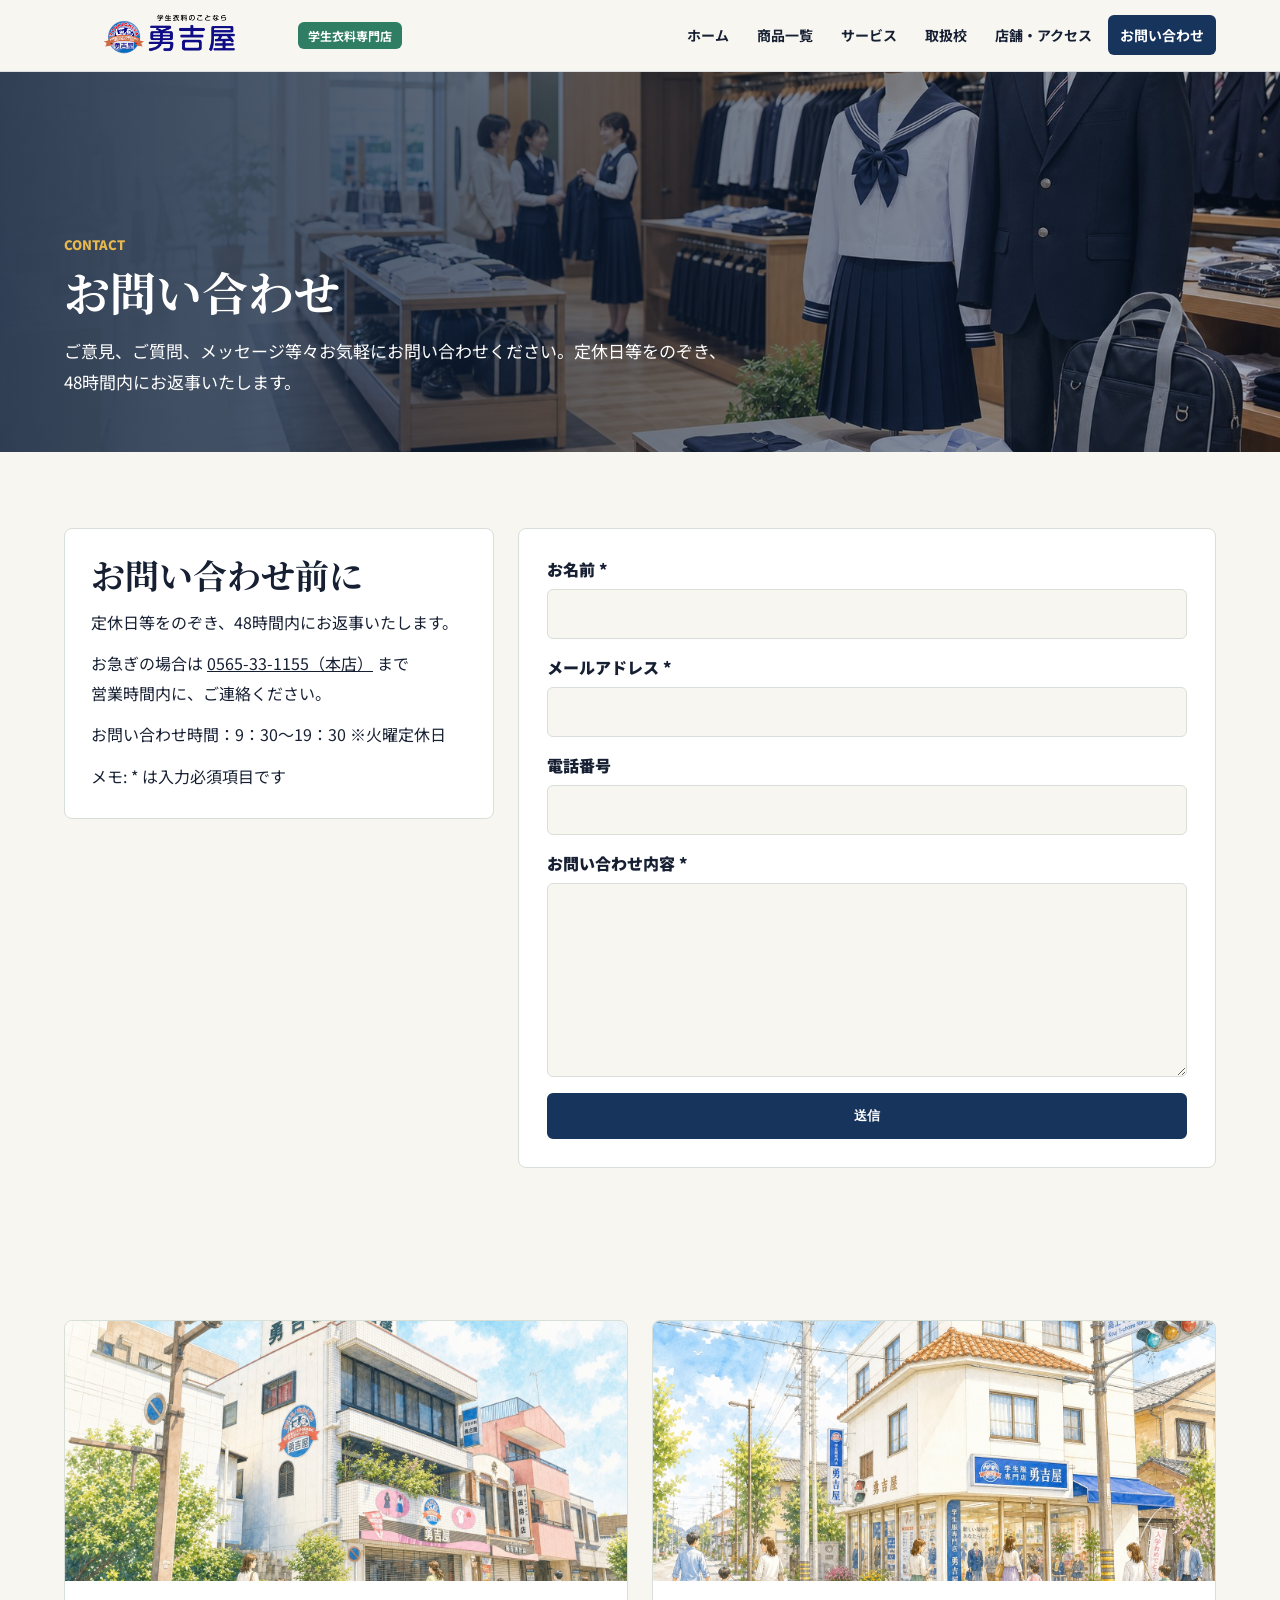
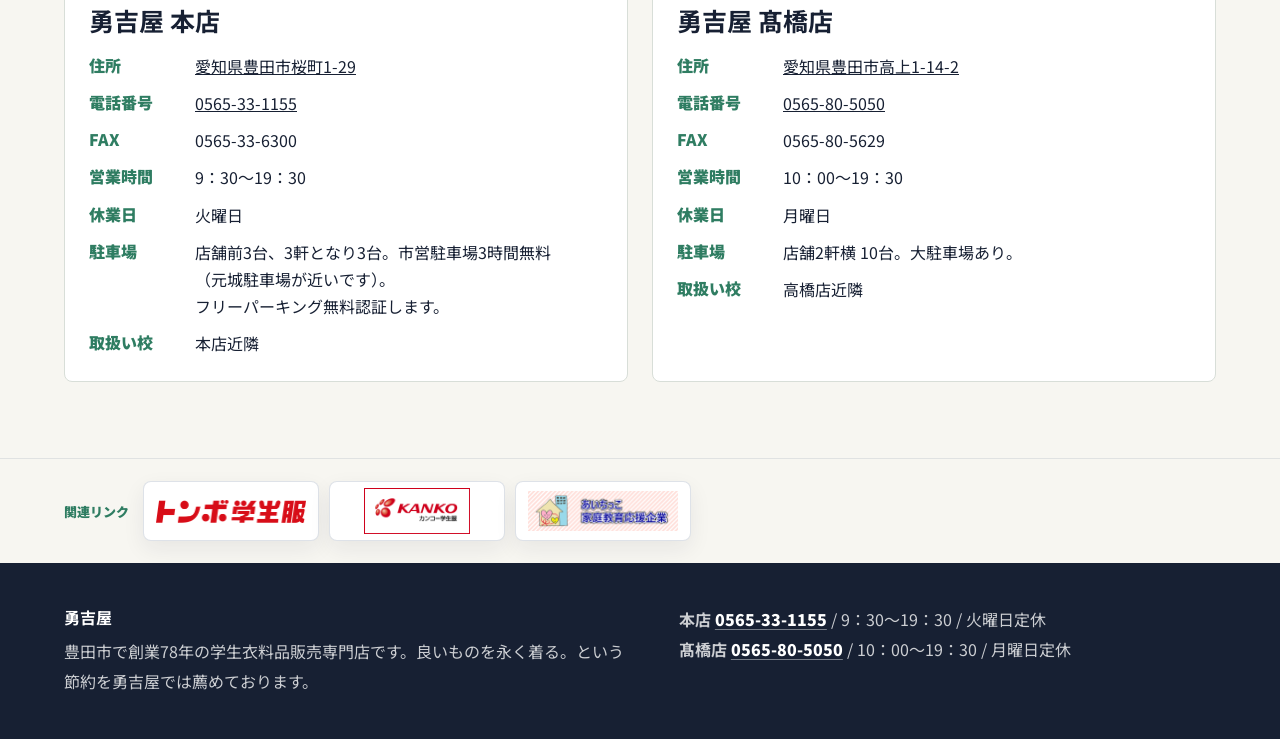
==== commit c02f6fb7: "Update main store illustration" ====
--- a/contact.html
+++ b/contact.html
@@ -57,7 +57,7 @@
       
   <div class="store-grid">
     <article class="store-card">
-          <picture class="store-card__image"><source media="(max-width: 640px)" srcset="assets/generated/store-illustration-main-mobile.jpg"><img src="assets/generated/store-illustration-main.jpg" alt="勇吉屋 本店の店舗イメージ"></picture>
+          <picture class="store-card__image"><source media="(max-width: 640px)" srcset="assets/generated/store-illustration-main-20260722-mobile.jpg"><img src="assets/generated/store-illustration-main-20260722.jpg" alt="現在の勇吉屋 本店外観を描いた明るい色鉛筆と水彩のデッサン"></picture>
           <div class="store-card__body">
             <h3>勇吉屋 本店</h3>
             <dl>
--- a/assets/css/styles.css
+++ b/assets/css/styles.css
@@ -76,6 +76,18 @@
   line-height: 1.85;
 }
 
+.sr-only {
+  position: absolute;
+  width: 1px;
+  height: 1px;
+  padding: 0;
+  margin: -1px;
+  overflow: hidden;
+  clip: rect(0, 0, 0, 0);
+  white-space: nowrap;
+  border: 0;
+}
+
 .site-header {
   position: sticky;
   top: 0;
@@ -158,19 +170,82 @@
   font-size: 12px;
 }
 
+.hero-slider {
+  position: relative;
+  min-height: min(720px, 82svh);
+  overflow: clip;
+  isolation: isolate;
+  background: #10213a;
+}
+
+.hero-slider__viewport {
+  position: absolute;
+  inset: 0;
+}
+
 .hero {
-  min-height: min(720px, 82svh);
   display: grid;
   align-items: end;
-  padding: 120px 5vw 64px;
+  min-height: 100%;
+  padding: 120px 5vw 104px;
   color: var(--white);
   background-position: center;
   background-size: cover;
   background-repeat: no-repeat;
 }
 
+.hero-slide {
+  position: absolute;
+  inset: 0;
+  opacity: 0;
+  visibility: hidden;
+  pointer-events: none;
+  transition: opacity .8s ease, visibility 0s linear .8s;
+}
+
+.hero-slide.is-active {
+  z-index: 1;
+  opacity: 1;
+  visibility: visible;
+  pointer-events: auto;
+  transition-delay: 0s;
+}
+
+.hero-slide__media,
+.hero-slide__shade {
+  position: absolute;
+  inset: 0;
+}
+
+.hero-slide__media img {
+  width: 100%;
+  height: 100%;
+  object-fit: cover;
+  object-position: center;
+}
+
+.hero-slide__shade {
+  background: linear-gradient(90deg, rgba(13, 24, 40, .86) 0%, rgba(13, 24, 40, .66) 39%, rgba(13, 24, 40, .14) 64%, rgba(13, 24, 40, .03) 100%);
+}
+
+.hero-slide--fitting .hero-slide__shade {
+  background: linear-gradient(90deg, rgba(10, 23, 40, .44) 0%, rgba(10, 23, 40, .18) 42%, rgba(10, 23, 40, 0) 72%);
+}
+
+.hero-slide--takahashi .hero-slide__shade {
+  background: linear-gradient(90deg, rgba(10, 27, 44, .88) 0%, rgba(10, 27, 44, .68) 39%, rgba(10, 27, 44, .17) 64%, rgba(10, 27, 44, .03) 100%);
+}
+
 .hero__inner {
+  position: relative;
+  z-index: 2;
   width: min(760px, 100%);
+  transition: opacity .55s ease .16s, transform .55s ease .16s;
+}
+
+.hero-slide:not(.is-active) .hero__inner {
+  opacity: 0;
+  transform: translateY(14px);
 }
 
 .eyebrow {
@@ -186,7 +261,8 @@
   color: var(--gold);
 }
 
-.hero h1 {
+.hero h1,
+.hero h2 {
   margin-top: 12px;
   font-family: "Noto Serif JP", serif;
   font-size: 54px;
@@ -199,6 +275,12 @@
 
 .mobile-line {
   display: inline;
+}
+
+.hero-phrase {
+  display: inline-block;
+  max-width: 100%;
+  white-space: nowrap;
 }
 
 .keep,
@@ -240,6 +322,94 @@
   color: var(--navy);
 }
 
+.button--ghost-light {
+  border-color: rgba(255, 255, 255, .88);
+  background: rgba(15, 34, 58, .28);
+  color: var(--white);
+  backdrop-filter: blur(8px);
+}
+
+.button--outline {
+  border-color: var(--navy);
+  background: rgba(255, 255, 255, .42);
+  color: var(--navy);
+}
+
+.hero-slider__controls {
+  position: absolute;
+  right: 5vw;
+  bottom: 24px;
+  z-index: 4;
+  display: flex;
+  align-items: center;
+  gap: 8px;
+  padding: 7px;
+  border: 1px solid rgba(255, 255, 255, .24);
+  border-radius: 999px;
+  background: rgba(13, 24, 40, .78);
+  box-shadow: 0 12px 32px rgba(9, 18, 31, .2);
+  backdrop-filter: blur(12px);
+}
+
+.hero-slider__arrow,
+.hero-slider__pause,
+.hero-slider__dot {
+  appearance: none;
+  border: 0;
+  color: var(--white);
+  background: transparent;
+  cursor: pointer;
+}
+
+.hero-slider__arrow,
+.hero-slider__pause {
+  display: inline-grid;
+  width: 34px;
+  height: 34px;
+  place-items: center;
+  border-radius: 50%;
+  font: 700 24px/1 "Noto Sans JP", sans-serif;
+}
+
+.hero-slider__pause {
+  border-left: 1px solid rgba(255, 255, 255, .2);
+  border-radius: 0 50% 50% 0;
+  font-size: 11px;
+  letter-spacing: -2px;
+}
+
+.hero-slider__arrow:hover,
+.hero-slider__pause:hover {
+  background: rgba(255, 255, 255, .14);
+}
+
+.hero-slider__dots {
+  display: flex;
+  align-items: center;
+  gap: 7px;
+}
+
+.hero-slider__dot {
+  width: 9px;
+  height: 9px;
+  padding: 0;
+  border: 1px solid rgba(255, 255, 255, .92);
+  border-radius: 50%;
+}
+
+.hero-slider__dot.is-active {
+  width: 25px;
+  border-radius: 999px;
+  background: var(--white);
+}
+
+.hero-slider__arrow:focus-visible,
+.hero-slider__pause:focus-visible,
+.hero-slider__dot:focus-visible {
+  outline: 3px solid var(--gold);
+  outline-offset: 2px;
+}
+
 .page-hero {
   min-height: 380px;
   display: grid;
@@ -400,6 +570,10 @@
   gap: 28px;
 }
 
+.notice-list[hidden] {
+  display: none !important;
+}
+
 .notice,
 .product-item,
 .school-card,
@@ -429,6 +603,21 @@
   margin-top: 10px;
 }
 
+.notice__details {
+  display: inline-flex;
+  width: fit-content;
+  max-width: 100%;
+  margin-bottom: 12px;
+  padding: 6px 10px;
+  border: 1px solid rgba(41, 139, 92, .22);
+  border-radius: 8px;
+  background: var(--mist);
+  color: var(--green);
+  font-size: 14px;
+  font-weight: 900;
+  line-height: 1.55;
+}
+
 .notice__media {
   display: grid;
   grid-template-columns: repeat(2, 1fr);
@@ -499,20 +688,223 @@
   padding-top: 38px;
 }
 
+.ec-shop-promo {
+  padding-top: 24px;
+  padding-bottom: 42px;
+}
+
+.ec-shop-promo__link {
+  display: grid;
+  grid-template-columns: minmax(0, 1fr) minmax(380px, .48fr);
+  min-width: 0;
+  overflow: hidden;
+  border: 1px solid rgba(23, 52, 92, .14);
+  border-radius: 12px;
+  background: var(--navy);
+  box-shadow: 0 18px 46px rgba(23, 32, 51, .14);
+  color: var(--white);
+  text-decoration: none;
+  transition: box-shadow .2s ease, transform .2s ease;
+}
+
+.ec-shop-promo__link:hover,
+.ec-shop-promo__link:focus-visible {
+  box-shadow: 0 22px 54px rgba(23, 32, 51, .2);
+  transform: translateY(-3px);
+}
+
+.ec-shop-promo__visual {
+  position: relative;
+  min-width: 0;
+  overflow: hidden;
+  background: var(--white);
+}
+
+.ec-shop-promo__visual img {
+  width: 100%;
+  height: 100%;
+  min-height: 310px;
+  object-fit: cover;
+  object-position: center top;
+  transition: transform .35s ease;
+}
+
+.ec-shop-promo__link:hover .ec-shop-promo__visual img {
+  transform: scale(1.015);
+}
+
+.ec-shop-promo__badge {
+  position: absolute;
+  top: 16px;
+  left: 16px;
+  padding: 7px 13px;
+  border-radius: 999px;
+  background: rgba(255, 255, 255, .94);
+  color: var(--navy);
+  font-size: 13px;
+  font-weight: 900;
+  box-shadow: 0 8px 22px rgba(23, 32, 51, .14);
+}
+
+.ec-shop-promo__copy {
+  display: flex;
+  flex-direction: column;
+  align-items: flex-start;
+  justify-content: center;
+  gap: 14px;
+  min-width: 0;
+  padding: 34px;
+}
+
+.ec-shop-promo__copy .eyebrow {
+  color: var(--gold);
+}
+
+.ec-shop-promo__title {
+  font-family: "Noto Serif JP", serif;
+  font-size: clamp(30px, 3vw, 36px);
+  font-weight: 900;
+  line-height: 1.35;
+  text-wrap: balance;
+}
+
+.ec-shop-promo__text {
+  color: rgba(255, 255, 255, .84);
+  font-size: 16px;
+  font-weight: 700;
+  line-height: 1.8;
+  text-wrap: pretty;
+}
+
+.ec-shop-promo .phrase-line {
+  display: block;
+  max-width: 100%;
+  white-space: nowrap;
+}
+
+.ec-shop-promo__copy .button {
+  margin-top: 4px;
+  border-color: var(--white);
+  background: var(--white);
+  color: var(--navy);
+}
+
 .support-banner-grid {
   display: grid;
   grid-template-columns: repeat(2, minmax(0, 1fr));
   gap: 16px;
 }
 
-.support-banner-grid img {
+.support-banner,
+.support-banner-image {
+  position: relative;
   width: 100%;
   aspect-ratio: 930 / 328;
-  object-fit: cover;
+  overflow: hidden;
   border: 1px solid var(--line);
   border-radius: 8px;
   background: var(--white);
   box-shadow: var(--shadow);
+}
+
+.support-banner img {
+  width: 100%;
+  height: 100%;
+  object-fit: cover;
+}
+
+.calendar-recruitment {
+  display: grid;
+  justify-items: center;
+  min-width: 0;
+}
+
+.recruitment-flyer-link {
+  display: block;
+  width: min(620px, 100%);
+  overflow: hidden;
+  border: 1px solid rgba(23, 52, 92, .14);
+  border-radius: 12px;
+  background: #f7f1e4;
+  box-shadow: var(--shadow);
+  line-height: 0;
+  transition: box-shadow .2s ease, transform .2s ease;
+}
+
+.recruitment-flyer-link:hover,
+.recruitment-flyer-link:focus-visible {
+  box-shadow: 0 22px 54px rgba(23, 32, 51, .18);
+  transform: translateY(-2px);
+}
+
+.recruitment-flyer-link img {
+  display: block;
+  width: 100%;
+  height: auto;
+}
+
+.calendar-recruitment .recruitment-flyer-link {
+  width: 100%;
+}
+
+.support-banner-image {
+  display: block;
+  object-fit: contain;
+}
+
+.support-banner img {
+  position: absolute;
+  inset: 0;
+}
+
+.support-banner::after {
+  position: absolute;
+  inset: 0;
+  content: "";
+  background: linear-gradient(90deg, rgba(255, 255, 255, .94) 0%, rgba(255, 255, 255, .78) 33%, rgba(255, 255, 255, .12) 63%, rgba(255, 255, 255, 0) 100%);
+}
+
+.support-banner--life::after {
+  background: linear-gradient(90deg, rgba(255, 255, 255, .92) 0%, rgba(236, 248, 255, .76) 35%, rgba(255, 255, 255, .14) 64%, rgba(255, 255, 255, 0) 100%);
+}
+
+.support-banner__copy {
+  position: relative;
+  z-index: 1;
+  display: flex;
+  flex-direction: column;
+  justify-content: center;
+  width: min(62%, 430px);
+  height: 100%;
+  padding: 26px 34px;
+  color: var(--ink);
+}
+
+.support-banner__label {
+  margin: 0 0 8px;
+  color: var(--green);
+  font-size: .76rem;
+  font-weight: 900;
+  letter-spacing: .08em;
+  text-transform: uppercase;
+}
+
+.support-banner h3 {
+  margin: 0;
+  color: var(--navy);
+  font-family: var(--font-serif);
+  font-size: 2rem;
+  line-height: 1.22;
+  text-wrap: balance;
+}
+
+.support-banner__copy > p:last-child {
+  margin: 12px 0 0;
+  max-width: 24em;
+  font-size: .96rem;
+  font-weight: 700;
+  line-height: 1.75;
+  text-wrap: pretty;
 }
 
 .quick-links a,
@@ -674,6 +1066,128 @@
 
 .home-news-column .notice__media img:only-child {
   grid-column: 1 / -1;
+}
+
+.live-notice-list:not([hidden]) {
+  margin-bottom: 22px;
+}
+
+.live-notice {
+  grid-template-columns: minmax(0, 1fr);
+}
+
+.live-notice > .notice__copy,
+.live-notice > .notice__media {
+  width: 100%;
+  min-width: 0;
+}
+
+.live-notice .notice__media a {
+  display: flex;
+  align-items: center;
+  justify-content: center;
+  aspect-ratio: 4 / 3;
+  background: var(--paper);
+}
+
+.home-news-column .live-notice .notice__media a:only-child {
+  grid-column: 1 / -1;
+}
+
+.live-notice .notice__media img {
+  height: 100%;
+  max-height: none;
+  object-fit: contain;
+}
+
+.news-collapse-toggle {
+  display: none;
+}
+
+.news-collapsed-header {
+  display: contents;
+}
+
+.news-collapsed-thumbnail {
+  display: none;
+}
+
+.news-archive-link {
+  display: flex;
+  justify-content: flex-end;
+  margin-top: 16px;
+}
+
+.news-archive-section {
+  width: min(980px, calc(100% - 10vw));
+}
+
+.news-pager {
+  display: grid;
+  grid-template-columns: minmax(96px, auto) minmax(0, 1fr) minmax(96px, auto);
+  align-items: center;
+  gap: 12px;
+  grid-column: 1 / -1;
+  padding: 18px 0 0;
+}
+
+.news-pager__pages {
+  display: flex;
+  flex-wrap: wrap;
+  justify-content: center;
+  gap: 6px;
+}
+
+.news-pager__control,
+.news-pager__page {
+  display: inline-flex;
+  align-items: center;
+  justify-content: center;
+  border: 1px solid var(--line);
+  border-radius: 8px;
+  background: var(--white);
+  color: var(--navy);
+  font-weight: 900;
+  line-height: 1;
+  text-decoration: none;
+}
+
+.news-pager__control {
+  min-height: 42px;
+  padding: 0 14px;
+}
+
+.news-pager__control:last-child {
+  justify-self: end;
+}
+
+.news-pager__page {
+  width: 38px;
+  height: 38px;
+}
+
+.news-pager__control:hover,
+.news-pager__page:hover {
+  border-color: var(--green);
+  color: var(--green);
+}
+
+.news-pager .is-current {
+  border-color: var(--navy);
+  background: var(--navy);
+  color: var(--white);
+}
+
+.news-pager .is-disabled {
+  color: var(--muted);
+  opacity: .42;
+  pointer-events: none;
+}
+
+.news-empty {
+  display: grid;
+  grid-template-columns: 1fr;
+  min-height: 190px;
 }
 
 .store-grid {
@@ -1021,6 +1535,41 @@
   font-size: 13px;
 }
 
+.store-calendar-section {
+  background: var(--mist);
+}
+
+.store-calendar-grid {
+  display: grid;
+  gap: 30px;
+}
+
+.store-calendar-panel {
+  display: grid;
+  grid-template-columns: minmax(280px, .72fr) minmax(0, 1.28fr);
+  gap: 24px;
+  align-items: start;
+}
+
+.store-calendar-panel .store-card,
+.store-calendar-panel .store-calendar {
+  height: 100%;
+}
+
+.store-calendar-panel .store-card img {
+  height: auto;
+  aspect-ratio: 4 / 3;
+  object-fit: cover;
+}
+
+.store-calendar-panel .shop-calendar-list {
+  grid-template-columns: repeat(3, minmax(0, 1fr));
+}
+
+.store-calendar-panel .shop-month-calendar__day {
+  min-height: 48px;
+}
+
 .product-list {
   display: grid;
   gap: 28px;
@@ -1089,6 +1638,25 @@
 }
 
 .product-gallery__thumbs img {
+  width: 100%;
+  height: 100%;
+  object-fit: contain;
+}
+
+.product-gallery__thumb {
+  display: grid;
+  place-items: center;
+  overflow: hidden;
+  aspect-ratio: 1;
+  min-width: 0;
+  padding: 8px;
+  border: 1px solid rgba(23, 52, 92, .12);
+  border-radius: 8px;
+  background: var(--white);
+  cursor: pointer;
+}
+
+.product-gallery__thumb img {
   width: 100%;
   height: 100%;
   object-fit: contain;
@@ -1138,6 +1706,24 @@
 }
 
 .info-card {
+  padding: 26px;
+}
+
+.service-card {
+  display: grid;
+  align-content: start;
+  overflow: hidden;
+  padding: 0;
+  box-shadow: 0 14px 34px rgba(23, 32, 51, .08);
+}
+
+.service-card__image img {
+  width: 100%;
+  aspect-ratio: 16 / 9;
+  object-fit: cover;
+}
+
+.service-card__body {
   padding: 26px;
 }
 
@@ -1232,6 +1818,596 @@
   grid-template-columns: minmax(260px, 430px) 1fr;
   gap: 24px;
   align-items: start;
+}
+
+.integration-status-grid {
+  display: grid;
+  grid-template-columns: repeat(3, minmax(0, 1fr));
+  gap: 18px;
+}
+
+.integration-status-grid .info-card {
+  display: grid;
+  align-content: start;
+  gap: 12px;
+}
+
+.integration-layout {
+  display: grid;
+  grid-template-columns: minmax(0, 1fr) minmax(310px, 390px);
+  gap: 28px;
+  align-items: start;
+}
+
+.integration-lead {
+  margin-bottom: 20px;
+  color: var(--muted);
+  font-weight: 700;
+}
+
+.integration-news-list {
+  gap: 18px;
+}
+
+.integration-news-card {
+  box-shadow: 0 12px 30px rgba(23, 32, 51, .08);
+}
+
+.integration-card-meta {
+  margin-bottom: 10px;
+  color: var(--green);
+  font-size: 13px;
+  font-weight: 900;
+}
+
+.integration-image-strip {
+  display: grid;
+  grid-template-columns: repeat(2, minmax(0, 1fr));
+  gap: 10px;
+}
+
+.integration-image-strip img {
+  width: 100%;
+  aspect-ratio: 4 / 3;
+  object-fit: cover;
+  border: 1px solid var(--line);
+  border-radius: 8px;
+  background: var(--paper);
+}
+
+.line-preview-panel {
+  position: sticky;
+  top: 92px;
+}
+
+.line-phone {
+  overflow: hidden;
+  border: 1px solid rgba(23, 52, 92, .18);
+  border-radius: 28px;
+  background: #e7f3e8;
+  box-shadow: 0 22px 60px rgba(23, 32, 51, .2);
+}
+
+.line-phone__bar {
+  display: flex;
+  justify-content: space-between;
+  gap: 12px;
+  padding: 16px 18px;
+  background: #06c755;
+  color: var(--white);
+  font-weight: 900;
+}
+
+.line-phone__bar b {
+  letter-spacing: .08em;
+}
+
+.line-chat {
+  display: grid;
+  gap: 12px;
+  max-height: 620px;
+  overflow: auto;
+  padding: 16px;
+  -webkit-overflow-scrolling: touch;
+}
+
+.line-message {
+  width: fit-content;
+  max-width: 86%;
+  padding: 11px 14px;
+  border-radius: 16px;
+  background: var(--white);
+  font-size: 14px;
+  font-weight: 700;
+  line-height: 1.65;
+}
+
+.line-message--bot {
+  justify-self: start;
+}
+
+.line-image-message {
+  margin: 0;
+  overflow: hidden;
+  border-radius: 16px;
+  background: var(--white);
+  box-shadow: 0 8px 18px rgba(23, 32, 51, .08);
+}
+
+.line-image-message img {
+  width: 100%;
+  aspect-ratio: 20 / 13;
+  object-fit: cover;
+}
+
+.line-image-message figcaption {
+  padding: 9px 12px;
+  color: var(--muted);
+  font-size: 12px;
+  font-weight: 700;
+}
+
+.line-bubble-card {
+  overflow: hidden;
+  border-radius: 16px;
+  background: var(--white);
+  box-shadow: 0 10px 24px rgba(23, 32, 51, .1);
+}
+
+.line-bubble-card > img {
+  width: 100%;
+  aspect-ratio: 20 / 13;
+  object-fit: cover;
+}
+
+.line-bubble-card__body {
+  display: grid;
+  gap: 8px;
+  padding: 13px;
+}
+
+.line-bubble-card__date {
+  color: var(--green);
+  font-size: 12px;
+  font-weight: 900;
+}
+
+.line-bubble-card h4 {
+  font-size: 17px;
+  color: var(--ink);
+}
+
+.line-bubble-card p {
+  font-size: 13px;
+  line-height: 1.6;
+}
+
+.line-bubble-card__actions {
+  display: grid;
+  gap: 7px;
+  margin-top: 4px;
+}
+
+.line-bubble-card__actions a {
+  display: inline-flex;
+  justify-content: center;
+  min-height: 34px;
+  padding: 8px 10px;
+  border-radius: 6px;
+  background: var(--navy);
+  color: var(--white);
+  font-size: 13px;
+  font-weight: 900;
+  text-decoration: none;
+}
+
+.line-rich-menu {
+  display: grid;
+  grid-template-columns: repeat(4, 1fr);
+  border-top: 1px solid rgba(23, 52, 92, .14);
+  background: var(--white);
+}
+
+.line-rich-menu span {
+  display: grid;
+  place-items: center;
+  min-height: 50px;
+  padding: 8px 4px;
+  border-right: 1px solid rgba(23, 52, 92, .12);
+  color: var(--navy);
+  font-size: 12px;
+  font-weight: 900;
+  text-align: center;
+}
+
+.line-rich-menu span:last-child {
+  border-right: 0;
+}
+
+.integration-spec {
+  background: var(--mist);
+}
+
+.integration-spec pre {
+  overflow: auto;
+  max-height: 520px;
+  margin: 18px 0 0;
+  padding: 18px;
+  border: 1px solid rgba(23, 52, 92, .14);
+  border-radius: 8px;
+  background: #101827;
+  color: #e5edf5;
+  font-size: 13px;
+  line-height: 1.6;
+}
+
+.integration-error {
+  margin-bottom: 14px;
+  padding: 12px;
+  border-radius: 8px;
+  background: #fff3f1;
+  color: var(--red);
+  font-weight: 900;
+}
+
+.button--line {
+  border-color: rgba(23, 52, 92, .2);
+  background: var(--white);
+  color: var(--navy);
+}
+
+.product-item__meta {
+  display: flex;
+  flex-wrap: wrap;
+  gap: 12px;
+  align-items: center;
+  margin-top: 22px;
+}
+
+.product-item__stores {
+  color: var(--green);
+  font-size: 13px;
+  font-weight: 900;
+}
+
+.product-item__base-link {
+  min-height: 42px;
+  padding: 9px 14px;
+  font-size: 13px;
+}
+
+.dashboard-shell {
+  width: min(1320px, calc(100% - 8vw));
+  margin: 0 auto;
+  padding: 48px 0 84px;
+}
+
+.dashboard-config,
+.dashboard-toolbar,
+.dashboard-board,
+.dashboard-editor,
+.dashboard-inbox,
+.dashboard-image-section,
+.dashboard-preview-grid > div,
+.dashboard-line-panel {
+  min-width: 0;
+  border: 1px solid var(--line);
+  border-radius: 8px;
+  background: var(--white);
+  box-shadow: 0 16px 40px rgba(23, 32, 51, .08);
+}
+
+.dashboard-config {
+  display: grid;
+  grid-template-columns: minmax(260px, 1fr) minmax(220px, 320px) minmax(180px, 260px) auto;
+  gap: 16px;
+  align-items: end;
+  padding: 22px;
+}
+
+.dashboard-config h2,
+.dashboard-compact-heading h2,
+.dashboard-editor-form__head h2 {
+  font-family: "Noto Serif JP", serif;
+  font-size: 28px;
+}
+
+.dashboard-config label,
+.dashboard-field {
+  display: grid;
+  gap: 8px;
+  color: var(--ink);
+  font-size: 13px;
+  font-weight: 900;
+}
+
+.dashboard-config input,
+.dashboard-field input,
+.dashboard-field select,
+.dashboard-field textarea {
+  width: 100%;
+  border: 1px solid var(--line);
+  border-radius: 6px;
+  padding: 11px 12px;
+  background: var(--paper);
+  color: var(--ink);
+  font: inherit;
+  font-weight: 700;
+}
+
+.dashboard-field textarea {
+  resize: vertical;
+  line-height: 1.7;
+}
+
+.dashboard-config__actions,
+.dashboard-editor-form__actions {
+  display: flex;
+  flex-wrap: wrap;
+  gap: 8px;
+}
+
+[data-dashboard-status] {
+  margin-top: 8px;
+  font-size: 13px;
+  font-weight: 900;
+  line-height: 1.55;
+}
+
+[data-dashboard-status][data-tone="ok"] {
+  color: var(--green);
+}
+
+[data-dashboard-status][data-tone="warn"] {
+  color: var(--red);
+}
+
+.dashboard-toolbar {
+  display: grid;
+  grid-template-columns: 1fr auto auto;
+  gap: 16px;
+  align-items: center;
+  margin-top: 22px;
+  padding: 16px;
+}
+
+.dashboard-tabs {
+  display: flex;
+  flex-wrap: wrap;
+  gap: 8px;
+}
+
+.dashboard-tabs button,
+.dashboard-link-button,
+.dashboard-danger-button {
+  border: 1px solid rgba(23, 52, 92, .18);
+  border-radius: 6px;
+  background: var(--white);
+  color: var(--navy);
+  font: inherit;
+  font-size: 13px;
+  font-weight: 900;
+  cursor: pointer;
+}
+
+.dashboard-tabs button {
+  min-height: 40px;
+  padding: 9px 13px;
+}
+
+.dashboard-tabs button.is-active {
+  border-color: var(--navy);
+  background: var(--navy);
+  color: var(--white);
+}
+
+.dashboard-stats {
+  display: flex;
+  flex-wrap: wrap;
+  gap: 8px;
+  color: var(--muted);
+  font-size: 13px;
+  font-weight: 900;
+}
+
+.dashboard-stats span {
+  padding: 6px 9px;
+  border-radius: 999px;
+  background: var(--mist);
+}
+
+.dashboard-board {
+  display: grid;
+  grid-template-columns: minmax(300px, 360px) minmax(0, 1fr);
+  gap: 0;
+  overflow: hidden;
+  margin-top: 22px;
+}
+
+.dashboard-inbox {
+  border: 0;
+  border-right: 1px solid var(--line);
+  border-radius: 0;
+  box-shadow: none;
+  padding: 22px;
+}
+
+.dashboard-compact-heading,
+.dashboard-editor-form__head {
+  display: flex;
+  justify-content: space-between;
+  gap: 18px;
+  align-items: end;
+  margin-bottom: 18px;
+}
+
+.dashboard-post-list {
+  display: grid;
+  gap: 10px;
+}
+
+.dashboard-post-list__item {
+  display: grid;
+  gap: 7px;
+  width: 100%;
+  padding: 14px;
+  border: 1px solid var(--line);
+  border-radius: 8px;
+  background: var(--paper);
+  color: var(--ink);
+  text-align: left;
+  cursor: pointer;
+}
+
+.dashboard-post-list__item.is-selected {
+  border-color: rgba(47, 125, 98, .55);
+  background: #f0f7f3;
+  box-shadow: 0 12px 24px rgba(23, 32, 51, .08);
+}
+
+.dashboard-post-list__item strong {
+  color: var(--navy);
+  font-size: 16px;
+  line-height: 1.45;
+}
+
+.dashboard-post-list__meta,
+.dashboard-post-list__foot {
+  color: var(--green);
+  font-size: 12px;
+  font-weight: 900;
+}
+
+.dashboard-post-list__excerpt {
+  color: var(--muted);
+  font-size: 13px;
+  font-weight: 700;
+  line-height: 1.65;
+}
+
+.dashboard-editor {
+  border: 0;
+  border-radius: 0;
+  box-shadow: none;
+}
+
+.dashboard-editor-form {
+  padding: 24px;
+}
+
+.dashboard-form-grid {
+  display: grid;
+  grid-template-columns: repeat(3, minmax(0, 1fr));
+  gap: 14px;
+}
+
+.dashboard-field--wide {
+  grid-column: 1 / -1;
+}
+
+.dashboard-store-checks {
+  display: flex;
+  flex-wrap: wrap;
+  gap: 10px 16px;
+  margin: 0;
+  padding: 11px 12px;
+  border: 1px solid var(--line);
+  border-radius: 6px;
+  background: var(--paper);
+}
+
+.dashboard-store-checks legend {
+  padding: 0 6px;
+}
+
+.dashboard-store-checks label {
+  display: inline-flex;
+  gap: 6px;
+  align-items: center;
+  font-size: 14px;
+}
+
+.dashboard-danger-button {
+  min-height: 46px;
+  padding: 12px 16px;
+  border-color: rgba(182, 79, 67, .34);
+  color: var(--red);
+}
+
+.dashboard-image-section {
+  margin: 0 24px 24px;
+  padding: 20px;
+  box-shadow: none;
+}
+
+.dashboard-image-list {
+  display: grid;
+  grid-template-columns: repeat(4, minmax(0, 1fr));
+  gap: 12px;
+}
+
+.dashboard-image-card {
+  display: grid;
+  gap: 8px;
+  margin: 0;
+}
+
+.dashboard-image-card img {
+  width: 100%;
+  aspect-ratio: 4 / 3;
+  object-fit: cover;
+  border: 1px solid var(--line);
+  border-radius: 8px;
+  background: var(--paper);
+}
+
+.dashboard-image-card figcaption {
+  color: var(--muted);
+  font-size: 12px;
+  font-weight: 700;
+  line-height: 1.5;
+}
+
+.dashboard-link-button {
+  justify-self: start;
+  padding: 7px 10px;
+}
+
+.dashboard-empty-note {
+  color: var(--muted);
+  font-size: 14px;
+  font-weight: 700;
+}
+
+.dashboard-preview-grid {
+  display: grid;
+  grid-template-columns: minmax(0, 1fr) minmax(310px, 390px);
+  gap: 22px;
+  align-items: start;
+  margin-top: 22px;
+}
+
+.dashboard-preview-grid > div,
+.dashboard-line-panel {
+  padding: 22px;
+}
+
+.dashboard-preview-notice {
+  grid-template-columns: 1fr;
+  box-shadow: 0 12px 30px rgba(23, 32, 51, .08);
+}
+
+.dashboard-preview-notice .notice__media a {
+  display: block;
+}
+
+.dashboard-preview-notice .notice__media img {
+  height: 100%;
+}
+
+.dashboard-line-panel {
+  position: sticky;
+  top: 92px;
 }
 
 .contact-form {
@@ -1372,7 +2548,8 @@
     display: grid;
   }
 
-  .hero h1 {
+  .hero h1,
+  .hero h2 {
     font-size: 40px;
   }
 
@@ -1384,6 +2561,7 @@
   .product-item,
   .school-card,
   .split-feature,
+  .integration-layout,
   .welcome-gallery__grid,
   .home-news-calendar,
   .intro-band,
@@ -1409,6 +2587,8 @@
   .service-grid,
   .school-groups,
   .store-grid,
+  .integration-status-grid,
+  .store-calendar-panel,
   .calendar-layout,
   .calendar-section .calendar-stack,
   .gallery-row {
@@ -1419,6 +2599,22 @@
     grid-template-columns: repeat(2, minmax(0, 1fr));
   }
 
+  .dashboard-config,
+  .dashboard-toolbar,
+  .dashboard-board,
+  .dashboard-preview-grid {
+    grid-template-columns: 1fr;
+  }
+
+  .dashboard-inbox {
+    border-right: 0;
+    border-bottom: 1px solid var(--line);
+  }
+
+  .dashboard-line-panel {
+    position: static;
+  }
+
 }
 
 @media (max-width: 640px) {
@@ -1426,17 +2622,81 @@
     padding: 10px 18px;
   }
 
+  .ec-shop-promo {
+    padding-top: 14px;
+    padding-bottom: 28px;
+  }
+
+  .ec-shop-promo__link {
+    grid-template-columns: 1fr;
+  }
+
+  .ec-shop-promo__visual {
+    aspect-ratio: 16 / 7.6;
+  }
+
+  .ec-shop-promo__visual img {
+    height: 100%;
+    min-height: 0;
+  }
+
+  .ec-shop-promo__badge {
+    top: 10px;
+    left: 10px;
+    padding: 5px 10px;
+    font-size: 11px;
+  }
+
+  .ec-shop-promo__copy {
+    gap: 7px;
+    padding: 16px 18px 18px;
+  }
+
+  .ec-shop-promo__title {
+    font-size: 25px;
+    line-height: 1.32;
+  }
+
+  .ec-shop-promo__text {
+    font-size: 14px;
+    line-height: 1.55;
+  }
+
+  .ec-shop-promo__copy .button {
+    width: 100%;
+    min-height: 40px;
+    margin-top: 2px;
+    padding: 8px 12px;
+  }
+
+  .recruitment-flyer-link {
+    border-radius: 9px;
+  }
+
   .brand span {
     display: none;
   }
 
+  .hero-slider {
+    min-height: 720px;
+  }
+
   .hero {
-    min-height: 650px;
-    padding: 96px 22px 44px;
-    background-position: center top;
-  }
-
-  .hero h1 {
+    min-height: 100%;
+    padding: 92px 18px 96px;
+  }
+
+  .hero-slide__media img {
+    object-position: center top;
+  }
+
+  .hero-slide__shade,
+  .hero-slide--fitting .hero-slide__shade {
+    background: linear-gradient(180deg, rgba(13, 24, 40, 0) 44%, rgba(13, 24, 40, .12) 54%, rgba(13, 24, 40, .42) 100%);
+  }
+
+  .hero h1,
+  .hero h2 {
     font-size: 31px;
     line-height: 1.28;
   }
@@ -1445,6 +2705,37 @@
   .page-hero p:not(.eyebrow),
   .lead {
     font-size: 16px;
+  }
+
+  .hero__lead {
+    margin-top: 14px;
+    line-height: 1.72;
+  }
+
+  .hero-slide--takahashi .hero__lead {
+    font-size: 15px;
+  }
+
+  .hero__actions {
+    display: grid;
+    grid-template-columns: repeat(2, minmax(0, 1fr));
+    gap: 8px;
+    margin-top: 20px;
+  }
+
+  .hero__actions .button {
+    min-width: 0;
+    min-height: 44px;
+    padding: 10px 7px;
+    font-size: 13px;
+    white-space: nowrap;
+  }
+
+  .hero-slider__controls {
+    right: auto;
+    bottom: 16px;
+    left: 50%;
+    transform: translateX(-50%);
   }
 
   .mobile-line {
@@ -1501,6 +2792,96 @@
     font-size: 25px;
   }
 
+  .notice.is-mobile-collapsible {
+    gap: 10px;
+    padding: 14px;
+  }
+
+  .notice.is-mobile-collapsible .integration-card-meta {
+    margin-bottom: 6px;
+    font-size: 11px;
+  }
+
+  .notice.is-mobile-collapsible .news-collapsed-header {
+    display: grid;
+    grid-template-columns: minmax(0, 1fr) 72px;
+    gap: 12px;
+    align-items: center;
+    margin-bottom: 10px;
+  }
+
+  .notice.is-mobile-collapsible .news-collapsed-header.has-thumbnail h3 {
+    font-size: 20px;
+    line-height: 1.42;
+  }
+
+  .notice.is-mobile-collapsible .notice__copy h3 {
+    min-width: 0;
+    margin-bottom: 0;
+  }
+
+  .notice.is-mobile-collapsible[data-news-expanded="false"] .news-collapsed-header h3 {
+    display: -webkit-box;
+    overflow: hidden;
+    -webkit-box-orient: vertical;
+    -webkit-line-clamp: 2;
+  }
+
+  .news-collapsed-thumbnail {
+    display: block;
+    width: 72px;
+    height: 58px;
+    border: 1px solid var(--line);
+    border-radius: 6px;
+    background: var(--paper);
+    object-fit: cover;
+  }
+
+  .notice.is-mobile-collapsible[data-news-expanded="true"] .news-collapsed-header {
+    grid-template-columns: minmax(0, 1fr);
+  }
+
+  .notice.is-mobile-collapsible[data-news-expanded="true"] .news-collapsed-thumbnail {
+    display: none;
+  }
+
+  .news-collapse-toggle {
+    display: flex;
+    align-items: center;
+    justify-content: space-between;
+    width: 100%;
+    min-height: 42px;
+    padding: 0 14px;
+    border: 1px solid rgba(41, 139, 92, .28);
+    border-radius: 8px;
+    background: var(--mist);
+    color: var(--green);
+    font: inherit;
+    font-size: 14px;
+    font-weight: 900;
+    cursor: pointer;
+  }
+
+  .news-collapse-toggle::after {
+    content: "+";
+    font-size: 22px;
+    font-weight: 700;
+    line-height: 1;
+  }
+
+  .news-collapse-toggle[aria-expanded="true"]::after {
+    content: "−";
+  }
+
+  .notice.is-mobile-collapsible[data-news-expanded="false"] .news-collapsible-copy,
+  .notice.is-mobile-collapsible[data-news-expanded="false"] > .notice__media {
+    display: none;
+  }
+
+  .notice.is-mobile-collapsible[data-news-expanded="true"] .news-collapsible-copy {
+    padding-top: 14px;
+  }
+
   .welcome-gallery {
     padding-top: 42px;
   }
@@ -1530,6 +2911,14 @@
   .info-card,
   .contact-form,
   .feature-note {
+    padding: 20px;
+  }
+
+  .service-card {
+    padding: 0;
+  }
+
+  .service-card__body {
     padding: 20px;
   }
 
@@ -1548,6 +2937,97 @@
     grid-template-columns: 1fr;
   }
 
+  .welcome-gallery__grid,
+  .notice__media,
+  .notice__media--three,
+  .home-news-column .notice__media--three,
+  .school-card__media,
+  .support-banner-grid {
+    display: flex;
+    gap: 12px;
+    overflow-x: auto;
+    padding-bottom: 8px;
+    scroll-snap-type: x mandatory;
+    scrollbar-width: thin;
+    -webkit-overflow-scrolling: touch;
+  }
+
+  .welcome-card,
+  .notice__media img,
+  .notice__media a,
+  .school-card__media img,
+  .support-banner,
+  .support-banner-image {
+    flex: 0 0 min(82vw, 330px);
+    scroll-snap-align: start;
+  }
+
+  .notice__media img,
+  .school-card__media img {
+    width: min(82vw, 330px);
+    max-height: 380px;
+    object-fit: contain;
+  }
+
+  .live-notice .notice__media,
+  .home-news-column .live-notice .notice__media--three {
+    display: grid;
+    grid-template-columns: 1fr;
+    overflow-x: visible;
+    padding-bottom: 0;
+    scroll-snap-type: none;
+  }
+
+  .live-notice .notice__media a,
+  .live-notice .notice__media img {
+    width: 100%;
+    max-width: none;
+    height: auto;
+    max-height: none;
+    flex: none;
+    aspect-ratio: auto;
+    scroll-snap-align: none;
+  }
+
+  .school-card__media img {
+    max-height: 420px;
+  }
+
+  .gallery-row {
+    grid-template-columns: repeat(2, minmax(0, 1fr));
+    gap: 10px;
+  }
+
+  .support-banner {
+    min-height: 210px;
+  }
+
+  .support-banner::after,
+  .support-banner--life::after {
+    background: linear-gradient(90deg, rgba(255, 255, 255, .96) 0%, rgba(255, 255, 255, .84) 48%, rgba(255, 255, 255, .2) 78%, rgba(255, 255, 255, 0) 100%);
+  }
+
+  .support-banner__copy {
+    width: min(68%, 260px);
+    padding: 18px 20px;
+  }
+
+  .support-banner__label {
+    margin-bottom: 6px;
+    font-size: .68rem;
+  }
+
+  .support-banner h3 {
+    font-size: 25px;
+    line-height: 1.25;
+  }
+
+  .support-banner__copy > p:last-child {
+    margin-top: 8px;
+    font-size: 13px;
+    line-height: 1.65;
+  }
+
   .quick-links a {
     min-height: 168px;
     padding: 22px 20px;
@@ -1561,30 +3041,216 @@
     padding: 20px;
   }
 
+  .line-preview-panel {
+    position: static;
+  }
+
+  .dashboard-shell {
+    width: min(100% - 24px, 1320px);
+    padding: 28px 0 56px;
+  }
+
+  .dashboard-config,
+  .dashboard-toolbar,
+  .dashboard-inbox,
+  .dashboard-editor-form,
+  .dashboard-image-section,
+  .dashboard-preview-grid > div,
+  .dashboard-line-panel {
+    padding: 18px;
+  }
+
+  .dashboard-config h2,
+  .dashboard-compact-heading h2,
+  .dashboard-editor-form__head h2 {
+    font-size: 24px;
+  }
+
+  .dashboard-toolbar,
+  .dashboard-editor-form__head,
+  .dashboard-compact-heading {
+    align-items: start;
+  }
+
+  .dashboard-form-grid,
+  .dashboard-image-list {
+    grid-template-columns: 1fr;
+  }
+
+  .dashboard-editor-form__actions {
+    width: 100%;
+  }
+
+  .dashboard-editor-form__actions .button,
+  .dashboard-editor-form__actions .dashboard-danger-button,
+  .dashboard-config__actions .button,
+  .dashboard-toolbar > .button {
+    width: 100%;
+  }
+
+  .dashboard-image-section {
+    margin: 0 18px 18px;
+  }
+
+  .line-chat {
+    max-height: 560px;
+  }
+
+  .integration-image-strip {
+    display: flex;
+    gap: 10px;
+    overflow-x: auto;
+    padding-bottom: 8px;
+    scroll-snap-type: x mandatory;
+    scrollbar-width: thin;
+    -webkit-overflow-scrolling: touch;
+  }
+
+  .integration-image-strip img {
+    flex: 0 0 min(78vw, 300px);
+    scroll-snap-align: start;
+  }
+
+  .shop-calendar-list,
+  .store-calendar-panel .shop-calendar-list {
+    display: flex;
+    gap: 12px;
+    overflow-x: auto;
+    padding-bottom: 8px;
+    scroll-snap-type: x mandatory;
+    scrollbar-width: thin;
+    -webkit-overflow-scrolling: touch;
+  }
+
+  .shop-month-calendar {
+    flex: 0 0 min(82vw, 304px);
+    scroll-snap-align: start;
+  }
+
+  .home-calendar-column {
+    gap: 12px;
+  }
+
+  .home-calendar-column .calendar-stack {
+    gap: 12px;
+  }
+
+  .home-calendar-column .store-calendar {
+    padding: 14px;
+  }
+
+  .home-calendar-column .store-calendar__head {
+    margin-bottom: 8px;
+  }
+
+  .home-calendar-column .store-calendar__head h3 {
+    margin-bottom: 0;
+    font-size: 20px;
+  }
+
+  .home-calendar-column .store-calendar__reservation {
+    gap: 5px;
+    margin-bottom: 10px;
+    padding: 8px;
+  }
+
+  .home-calendar-column .store-calendar__reservation .button {
+    min-height: 38px;
+    padding: 7px 10px;
+    font-size: 13px;
+  }
+
+  .home-calendar-column .store-calendar__reservation p {
+    font-size: 11px;
+    line-height: 1.5;
+  }
+
+  .home-calendar-column .shop-month-calendar h4 {
+    padding: 7px 10px;
+    font-size: 14px;
+  }
+
+  .home-calendar-column .shop-month-calendar__weekday {
+    min-height: 22px;
+    font-size: 10px;
+  }
+
+  .home-calendar-column .shop-month-calendar__day {
+    min-height: 36px;
+    gap: 0;
+    font-size: 11px;
+  }
+
+  .home-calendar-column .shop-month-calendar__day-number {
+    padding-top: 3px;
+  }
+
+  .home-calendar-column .shop-month-calendar__events {
+    display: flex;
+    justify-content: center;
+    gap: 2px;
+    min-height: 7px;
+    padding: 0 0 3px;
+  }
+
+  .home-calendar-column .shop-month-calendar__event,
+  .home-calendar-column .shop-month-calendar__event-more {
+    width: 6px;
+    height: 6px;
+    padding: 0;
+    border-radius: 50%;
+    font-size: 0;
+    line-height: 0;
+  }
+
   .product-item {
     padding: 20px;
   }
 
   .product-gallery__main,
   .product-gallery--single .product-gallery__main {
-    min-height: 300px;
+    min-height: 240px;
   }
 
   .product-gallery__main img {
-    max-height: 320px;
+    max-height: 260px;
   }
 
   .product-gallery__thumbs,
   .product-gallery--wide .product-gallery__thumbs {
-    grid-template-columns: repeat(3, minmax(0, 1fr));
+    display: flex;
+    gap: 8px;
+    overflow-x: auto;
+    padding-bottom: 6px;
+    scroll-snap-type: x mandatory;
+    scrollbar-width: thin;
+    -webkit-overflow-scrolling: touch;
+  }
+
+  .product-gallery__thumbs figure {
+    flex: 0 0 78px;
+    scroll-snap-align: start;
   }
 
   .split-feature picture img,
   .store-card img,
   .gallery-row picture img {
     height: auto;
-    aspect-ratio: 4 / 5;
+    aspect-ratio: 16 / 10;
     object-fit: cover;
+  }
+
+  .store-calendar-panel .store-card img {
+    aspect-ratio: 4 / 3;
+  }
+
+  .gallery-row picture img {
+    aspect-ratio: 1 / 1;
+  }
+
+  .split-feature .feature-image--contain img {
+    aspect-ratio: 1 / 1;
+    object-fit: contain;
   }
 
   .notice__copy h3,
@@ -1621,8 +3287,42 @@
     width: 176px;
   }
 
+  .news-pager {
+    grid-template-columns: repeat(2, minmax(0, 1fr));
+    gap: 10px;
+  }
+
+  .news-pager__pages {
+    grid-column: 1 / -1;
+    grid-row: 1;
+  }
+
+  .news-pager__control {
+    width: 100%;
+    grid-row: 2;
+  }
+
+  .news-pager__control:first-child {
+    grid-column: 1;
+  }
+
+  .news-pager__control:last-child {
+    grid-column: 2;
+  }
+
   dl {
     grid-template-columns: 1fr;
     gap: 4px;
   }
 }
+
+@media (prefers-reduced-motion: reduce) {
+  html {
+    scroll-behavior: auto;
+  }
+
+  .hero-slide,
+  .hero__inner {
+    transition: none;
+  }
+}
